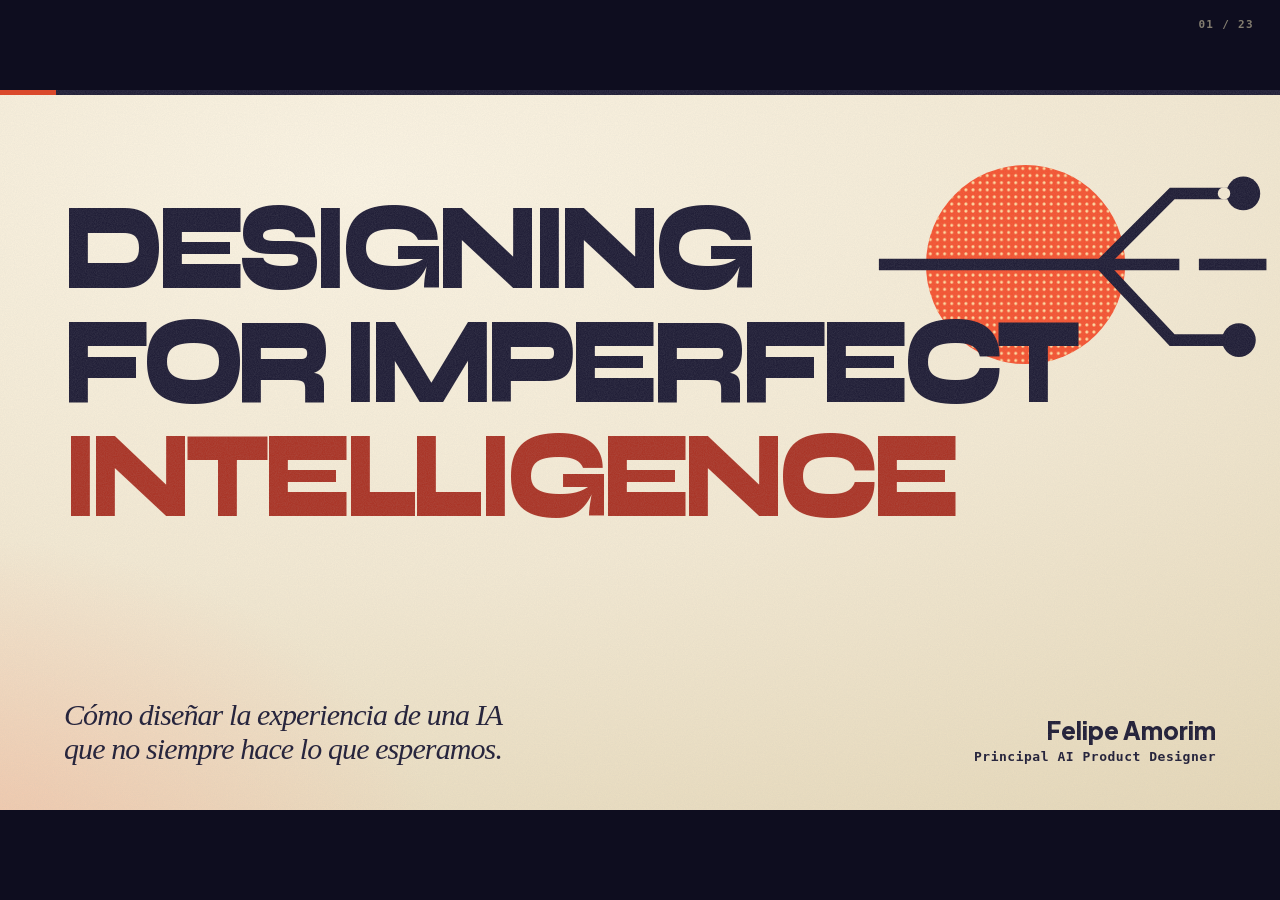
==== index.html @ e57a4458 "Publish Designing for Imperfect Intelligence" ====
<!DOCTYPE html>
<html lang="es">
<head>
<meta charset="UTF-8">
<meta name="viewport" content="width=device-width, initial-scale=1.0">
<meta name="robots" content="noindex, nofollow">
<title>Designing for Imperfect Intelligence · Felipe Caroé Amorim</title>
<link rel="stylesheet" href="fonts.css">
<link rel="stylesheet" href="deck.css">
</head>
<body>
<div class="deck"><div class="stage" id="stage">

<!-- 01 -->
<section class="slide " id="cover">
  <h1 lang="en"><span>Designing</span><span>for Imperfect</span><span>Intelligence</span></h1>
<svg class="branch ill" viewBox="-10 20 450 270" fill="none"><defs><pattern id="bd1" width="8" height="8" patternUnits="userSpaceOnUse"><circle cx="4.0" cy="4.0" r="1.7" fill="#ffd9a0"/><animateTransform attributeName="patternTransform" type="translate" from="0 0" to="8 8" dur="0.7s" repeatCount="indefinite"/></pattern></defs><circle cx="165" cy="150" r="112" fill="#f45432"/><circle cx="165" cy="150" r="112" fill="url(#bd1)"/><g stroke="#201e37" stroke-width="13" stroke-linejoin="miter"><path d="M0 150H338"/><path d="M360 150H436" class="brk"/><path d="M250 150L330 70H400"/><path d="M250 150L330 235H395"/></g><circle cx="410" cy="70" r="19" fill="#201e37" class="end e1"/><circle cx="405" cy="235" r="19" fill="#201e37" class="end e2"/><circle r="7" fill="#f2e8d2" opacity="0"><animateMotion id="ba1" dur="1.7s" begin="0.3s;bc1.end+0.6s" path="M0 150H250L330 70H410"/><set attributeName="opacity" to="1" begin="ba1.begin" end="ba1.end"/></circle><circle r="7" fill="#f2e8d2" opacity="0"><animateMotion id="bb1" dur="1.7s" begin="ba1.end+0.5s" path="M0 150H250L330 235H405"/><set attributeName="opacity" to="1" begin="bb1.begin" end="bb1.end"/></circle><circle r="7" fill="#ffa189" opacity="0"><animateMotion id="bc1" dur="1.5s" begin="bb1.end+0.5s" path="M0 150H338"/><set attributeName="opacity" to="1" begin="bc1.begin" end="bc1.end"/></circle></svg>
  <footer><p class="cue">Cómo diseñar la experiencia de una IA<br>que no siempre hace lo que esperamos.</p><div class="who"><strong>Felipe Amorim</strong><span>Principal AI Product Designer</span></div></footer>
  <aside class="notes" data-time="0:00" data-dur="0:30" data-idea="Vengo a hablar de diseñar la IA, y de por qué este momento ya lo hemos vivido.">
<p>Título en pantalla mientras te presentan. Una frase: «Raúl os ha hablado de lo que aporta el diseño cuando la IA puede con casi todo. Yo vengo a enseñaros el trabajo de diseñar la propia IA».</p>
    <p>No expliques el dibujo de fondo: una línea que entra y varias que salen. Volverá solo.</p>
  </aside>
</section>

<!-- 02 -->
<section class="slide " id="personas">
  <p class="label">Desde dónde hablo</p>
  <h2 class="bill b1" style="margin-top:18px;">Para quien<br>usa la IA.</h2>
  <p class="cue" style="margin-top:24px;max-width:670px;">Cuando algo falla, lo primero que ve la persona es la pantalla.</p>
  <aside class="notes" data-time="0:30" data-dur="0:30" data-idea="Quien usa una IA se encuentra con una sola experiencia: la que le da la interfaz.">
    <p>Imagina a alguien que abre un asistente de IA por primera vez desde el móvil. Solo quiere resolver una duda.</p>
    <p>Si algo falla, no tiene por qué averiguar si ha fallado el modelo, la conexión o la aplicación. Quiere saber qué ha pasado y qué puede hacer.</p>
    <p>Y enlaza: «Antes de hablar de cómo diseñamos eso, os llevo a 1968».</p>
  </aside>
</section>

<!-- 03 -->
<section class="slide chap" id="ch1">
  <figure class="plate ht"><img data-src="assets/history/teletype.jpg" alt=""><span class="cr">Foto: PantheraLeo1359531, CC BY 4.0</span></figure>
  <p class="label" style="margin-bottom:22px;">Capítulo 1: Historia de la interfaz</p>
  <h2 class="bill b1">Ya hemos<br>estado aquí.</h2>
  <p class="cue" style="margin-top:28px;max-width:500px;">Hubo un tiempo en que hablar con un ordenador era teclear órdenes en una máquina como esta.</p>
  <figure class="chph"><span class="sun"></span><div class="ht"><img data-src="assets/history/teletype.jpg" alt="Teletipo Model 33"><span class="cr">Foto: PantheraLeo1359531, CC BY 4.0</span></div><div class="tty"><i style="left:179px;top:141px;--i:0"></i><i style="left:162px;top:141px;--i:1"></i><i style="left:71px;top:157px;--i:2"></i><i style="left:109px;top:141px;--i:3"></i><i style="left:138px;top:171px;--i:4"></i><i style="left:106px;top:157px;--i:5"></i><i style="left:215px;top:141px;--i:6"></i><i style="left:54px;top:157px;--i:7"></i><b>&gt; LIST FILES</b></div><figcaption><strong>Teletype Model 33, 1963</strong></figcaption></figure>
  <aside class="notes" data-time="1:00" data-dur="0:10" data-idea="Ya hubo un momento en que cambiar la interfaz lo cambió todo.">
    <p>Solo el título. «Antes de hablar de cómo diseñamos eso, os llevo a 1968. Así se hablaba entonces con un ordenador: tecleando en esto».</p>
  </aside>
</section>

<!-- 04 -->
<section class="slide " id="h1">
  <div class="hist">
    <header>
      <p class="label">9 dic 1968, San Francisco</p>
      <p class="yr">1968</p>
      <h2 class="bill b5" style="margin-top:22px;">La madre de<br>todas las demos.</h2>
      <p class="cue s" style="margin-top:22px;">Un ratón, ventanas, hipertexto y dos personas editando el mismo documento a distancia.</p>
    </header>
    <figure><div class="cut"><span class="sun"></span><span class="clk" style="left:79%;top:71%"></span><div class="ht"><img data-src="assets/history/engelbart-1968.jpg" alt="Douglas Engelbart ensayando la demo de 1968"><span class="cr" style="left:16%">Foto: SRI International, CC BY-SA 3.0</span></div></div>
      <figcaption><strong>Engelbart ensaya la demo</strong></figcaption></figure>
    <figure><div class="mz" style="margin-top:66px;"><div class="ht fit" style="height:300px;"><img data-src="assets/history/first-mouse-sri.jpg" alt="El primer ratón, de madera"><span class="cr dk">Foto: SRI International, CC BY-SA 3.0</span></div><span class="clk" style="left:49%;top:35%"></span><em style="left:49%;top:35%">clic</em></div>
      <figcaption style="margin-top:76px;"><strong>El primer ratón, de madera</strong></figcaption></figure>
  </div>
  <aside class="notes" data-time="1:10" data-dur="1:20" data-idea="Ya hubo una generación que tuvo que inventar cómo se habla con una máquina.">
<p>Baja el ritmo. Esto es una historia, cuéntala como tal.</p>
    <p>Diciembre de 1968. Un ingeniero llamado Douglas Engelbart sube a un escenario en San Francisco y durante noventa minutos enseña cosas que nadie en la sala había visto: un ratón, ventanas, enlaces entre documentos, dos personas escribiendo a la vez en el mismo texto, una videollamada.</p>
    <p>La gente que le escuchaba trabajaba tecleando órdenes. Para ellos aquello era ciencia ficción con una caja de madera en la mano.</p>
    <p>La pregunta de Engelbart era la nuestra: cómo hacemos que una persona normal pueda trabajar con una máquina muy capaz.</p>
    <p class="src">Fall Joint Computer Conference, Civic Auditorium de San Francisco, 9 dic 1968, unos 90 minutos. Se la conoce como «The Mother of All Demos». No des cifra de público: las fuentes dicen 1.000 o 2.000. Verificado el 25 nov; fuentes en research/history-and-methods.md.</p>
  </aside>
</section>

<!-- 05 -->
<section class="slide " id="h2">
  <p class="label">De la terminal a la ventana</p>
  <h2 class="bill b3" style="margin-top:14px;">De la demo al Macintosh <em>pasaron dieciséis años.</em></h2>
  <div class="tl3 seq">
    <figure><p class="yr">1973</p><div class="ht"><img data-src="assets/history/alto.jpg" alt="Xerox Alto"><span class="cr">Foto: Michael Hicks, CC BY 2.0</span></div><figcaption><strong>Xerox Alto</strong><small>El primero pensado alrededor de una interfaz gráfica</small></figcaption></figure>
    <figure><p class="yr">1981</p><div class="ht"><img data-src="assets/history/star.jpg" alt="Xerox Star" style="object-position:center 30%"><span class="cr">Foto: vonguard, CC BY-SA 2.0</span></div><figcaption><strong>Xerox Star</strong><small>El primero que salió a la venta, y casi nadie lo compró</small></figcaption></figure>
    <figure><p class="yr">1984</p><div class="ht"><img data-src="assets/history/macintosh.jpg" alt="Macintosh 128K" style="object-position:center 35%"><span class="cr">Foto: Bernard Gotfryd, Library of Congress</span></div><figcaption><strong>Macintosh</strong><small>Ventanas, iconos, menús y puntero para todos</small></figcaption></figure>
  </div>
  <aside class="notes" data-time="2:30" data-dur="0:55" data-idea="Inventar una interfaz nueva lleva años y lo hacen diseñadores probando con personas.">
<p>Los hitos entran de uno en uno. No leas las fechas: cuenta el recorrido.</p>
    <p>En Xerox PARC cogen aquellas ideas y en 1973 construyen el Alto. Ocho años después lo intentan vender como Star, y fracasa. Apple lo ve, lo simplifica, y en 1984 llega el Macintosh.</p>
    <p>Dieciséis años. Y en medio, un trabajo que hoy nos suena: prototipos, pruebas con gente, decisiones sobre cosas que no tenían nombre. Alguien tuvo que decidir que los documentos serían iconos y que se arrastrarían.</p>
    <p>A esa manera de interactuar la llamamos WIMP: ventanas, iconos, menús, puntero. Llevamos cuarenta años viviendo dentro de ella.</p>
    <p class="src">Alto 1973, Star 8010 1981, Lisa 1983, Macintosh enero de 1984. Verificado el 25 nov; fuentes en research/history-and-methods.md.</p>
  </aside>
</section>

<!-- 06 -->
<section class="slide " id="mom">
  <div class="copy"><h2 class="bill" style="font-size:62px;">Mi madre<br>podía usarlo.</h2><p class="cue l r" style="margin-top:24px;">Con práctica.</p></div>
  <figure><i></i><span class="scr"><svg class="ptr" viewBox="0 0 24 24"><path d="M4 2v18l5-5 3.5 7 3-1.4-3.4-7H19z" fill="#201e37" stroke="#f2e8d2" stroke-width="1.5" stroke-linejoin="round"/></svg></span><span class="clk" style="left:651px;top:387px"></span><img data-src="assets/poster/first-computer.png" alt="Ilustración de una mujer usando un ordenador personal con ratón"></figure>
  <p class="foot"><span>Escena ilustrativa</span></p>
  <aside class="notes" data-time="3:25" data-dur="0:35" data-idea="Cambiar la interfaz cambió quién podía usar un ordenador.">
    <p>«Mi madre podía usarlo. Con práctica. Tenía que aprender a guardar un archivo y luego encontrarlo. Si lo movía a la carpeta equivocada, podía verlo y arreglarlo. Eso le daba confianza para probar».</p>
    <p>Pausa tras «Con práctica». Eso es lo que consiguió aquella generación de diseñadores: que la máquina dejara de ser cosa de especialistas.</p>
    <p class="src">Texto de tu deck anterior (poster-show). La imagen es una ilustración generada, etiquetada como escena ilustrativa.</p>
  </aside>
</section>

<!-- 07 -->
<section class="slide " id="h3" data-g="ink">
  <p class="label" style="margin-bottom:26px;">Tres maneras de hablar con una máquina</p>
  <div class="pg seq">
    <div><svg viewBox="0 0 120 120" fill="none" stroke="currentColor" stroke-width="5" stroke-linejoin="round"><path d="M30 34h52l14 14v50H30z" opacity=".35"/><path d="M22 26h52l14 14v50H22z" opacity=".65"/><path d="M14 18h52l14 14v50H14z" fill="var(--bgc)"/><g fill="currentColor" stroke="none"><rect x="24" y="42" width="6" height="10"/><rect x="38" y="42" width="6" height="10"/><rect x="52" y="56" width="6" height="10"/><rect x="24" y="60" width="6" height="10"/><rect x="62" y="42" width="6" height="10"/></g></svg>
      <i>Lotes</i><b>Desde 1945</b><span>Le dejas el trabajo y vuelves a por el resultado.</span></div>
    <div><svg viewBox="0 0 120 120" fill="none" stroke="currentColor" stroke-width="5" stroke-linejoin="round" stroke-linecap="round"><rect x="10" y="18" width="92" height="70"/><path d="M10 34h92"/><path d="M24 50l12 9-12 9M44 68h18"/><path d="M78 62v44l11-11 8 17 9-4-8-17h15z" fill="var(--bgc)"/></svg>
      <i>Comandos</i><b>Desde 1964</b><span>Le dices cómo hacerlo paso a paso, primero tecleando y después con el ratón.</span></div>
    <div class="hot"><svg viewBox="0 0 120 120" fill="none" stroke="currentColor" stroke-width="5" stroke-linejoin="round" stroke-linecap="round"><path d="M12 20h96v62H58L36 104V82H12z"/><path d="M60 34c2 12 6 16 18 18-12 2-16 6-18 18-2-12-6-16-18-18 12-2 16-6 18-18z" fill="currentColor"/></svg>
      <i>Intención</i><b>Ahora</b><span>Le dices qué quieres y ella decide cómo hacerlo.</span></div>
  </div>
  <p class="foot"><span>Jakob Nielsen, «AI: First New UI Paradigm in 60 Years», 2023</span></p>
  <aside class="notes" data-time="4:00" data-dur="0:55" data-idea="Pasar de decir cómo a decir qué es un cambio de paradigma, y nos ha tocado a nosotros.">
<p>Jakob Nielsen lo escribió en 2023: la IA es el primer paradigma de interacción nuevo en sesenta años.</p>
    <p>Primero dejabas un trabajo y volvías al día siguiente. Luego llegaron los comandos: tú le dices a la máquina cómo hacerlo, paso a paso. La línea de comandos y la interfaz gráfica son eso mismo, con teclado o con ratón.</p>
    <p>Y ahora la tercera: le dices lo que quieres y ella decide cómo. Eso cambia quién tiene el control.</p>
    <p>La frase va sola en la diapositiva siguiente.</p>
    <p class="src">Jakob Nielsen, «AI: First New UI Paradigm in 60 Years», 18 jun 2023: batch processing, command-based interaction, intent-based outcome specification. Verificado el 25 nov.</p>
  </aside>
</section>

<!-- 08 -->
<section class="slide " id="h3b" data-g="ink">
  <h2 class="bill b1">Esta vez nos toca a nosotros.</h2>
  <aside class="notes" data-time="4:55" data-dur="0:15" data-idea="Pasar de decir cómo a decir qué es un cambio de paradigma, y nos ha tocado a nosotros.">
    <p>Di la frase y para: «Nos toca otra vez». Los que estamos en esta sala somos, nos guste o no, la gente de Xerox PARC de este cambio.</p>
  </aside>
</section>

<!-- 09 -->
<section class="slide chap" id="ch2" data-g="ink">
  <figure class="plate ht"><img data-src="assets/plates/eniac.jpg" alt=""><span class="cr">Foto: U.S. Army, dominio público</span></figure>
  <p class="label" style="margin-bottom:22px;">Capítulo 2: Diseñar con incertidumbre</p>
  <h2 class="bill b1">Qué cambia<br>y qué no.</h2>
<svg class="ill" viewBox="0 0 440 420" fill="none"><defs><pattern id="id" width="7" height="7" patternUnits="userSpaceOnUse"><circle cx="3.5" cy="3.5" r="1.4" fill="#4f9a3a"/><animateTransform attributeName="patternTransform" type="translate" from="0 0" to="7 7" dur="0.7s" repeatCount="indefinite"/></pattern><mask id="im"><circle cx="205" cy="212" r="182" fill="#fff"/><rect x="262" y="20" width="180" height="118" fill="#000"/></mask></defs><g mask="url(#im)"><g stroke="#b9ed9a" stroke-width="27" class="wv"><path d="M-220 40 q55 -34 110 0 t110 0 q55 -34 110 0 t110 0 q55 -34 110 0 t110 0 q55 -34 110 0 t110 0" /><path d="M-220 90 q55 -34 110 0 t110 0 q55 -34 110 0 t110 0 q55 -34 110 0 t110 0 q55 -34 110 0 t110 0" /><path d="M-220 140 q55 -34 110 0 t110 0 q55 -34 110 0 t110 0 q55 -34 110 0 t110 0 q55 -34 110 0 t110 0" /><path d="M-220 190 q55 -34 110 0 t110 0 q55 -34 110 0 t110 0 q55 -34 110 0 t110 0 q55 -34 110 0 t110 0" /><path d="M-220 240 q55 -34 110 0 t110 0 q55 -34 110 0 t110 0 q55 -34 110 0 t110 0 q55 -34 110 0 t110 0" /><path d="M-220 290 q55 -34 110 0 t110 0 q55 -34 110 0 t110 0 q55 -34 110 0 t110 0 q55 -34 110 0 t110 0" /><path d="M-220 340 q55 -34 110 0 t110 0 q55 -34 110 0 t110 0 q55 -34 110 0 t110 0 q55 -34 110 0 t110 0" /><path d="M-220 390 q55 -34 110 0 t110 0 q55 -34 110 0 t110 0 q55 -34 110 0 t110 0 q55 -34 110 0 t110 0" /></g><g stroke="url(#id)" stroke-width="27" class="wv"><path d="M-220 40 q55 -34 110 0 t110 0 q55 -34 110 0 t110 0 q55 -34 110 0 t110 0 q55 -34 110 0 t110 0" /><path d="M-220 90 q55 -34 110 0 t110 0 q55 -34 110 0 t110 0 q55 -34 110 0 t110 0 q55 -34 110 0 t110 0" /><path d="M-220 140 q55 -34 110 0 t110 0 q55 -34 110 0 t110 0 q55 -34 110 0 t110 0 q55 -34 110 0 t110 0" /><path d="M-220 190 q55 -34 110 0 t110 0 q55 -34 110 0 t110 0 q55 -34 110 0 t110 0 q55 -34 110 0 t110 0" /><path d="M-220 240 q55 -34 110 0 t110 0 q55 -34 110 0 t110 0 q55 -34 110 0 t110 0 q55 -34 110 0 t110 0" /><path d="M-220 290 q55 -34 110 0 t110 0 q55 -34 110 0 t110 0 q55 -34 110 0 t110 0 q55 -34 110 0 t110 0" /><path d="M-220 340 q55 -34 110 0 t110 0 q55 -34 110 0 t110 0 q55 -34 110 0 t110 0 q55 -34 110 0 t110 0" /><path d="M-220 390 q55 -34 110 0 t110 0 q55 -34 110 0 t110 0 q55 -34 110 0 t110 0 q55 -34 110 0 t110 0" /></g></g><path d="M0 156H212V286H372" stroke="#f7f2df" stroke-width="20"/><circle cx="386" cy="286" r="19" fill="#b9ed9a" class="wend"/><circle r="6" fill="#201e37" opacity="0"><animateMotion id="ir" dur="2.6s" begin="0.5s;ir.end+1s" path="M0 156H212V286H372"/><set attributeName="opacity" to="1" begin="ir.begin" end="ir.end"/></circle></svg>
  <aside class="notes" data-time="5:10" data-dur="0:10" data-idea="Lo nuevo es el material; lo de siempre es la persona.">
    <p>Solo el título. «Dos cosas: qué tiene de nuevo este material, y qué sigue siendo igual que en 1968».</p>
  </aside>
</section>

<!-- 10 -->
<section class="slide " id="x3">
  <p class="label" style="margin-bottom:24px;">Mi trabajo de cada día</p>
  <h2 class="bill b1">Diseño la experiencia<br>de la <em>propia IA.</em></h2>
  <aside class="notes" data-time="5:20" data-dur="0:30" data-idea="Mi trabajo es diseñar qué vive la persona cuando la IA se comporta de una forma inesperada.">
    <p>Di la frase y deja dos segundos.</p>
    <p>Diseñar esa experiencia también es decidir qué ve la persona si una respuesta tarda, si hay dudas o si la IA no puede hacer lo que se le pide.</p>
  </aside>
</section>

<!-- 11 -->
<section class="slide " id="x4">
  <div class="split">
    <div><p class="label">Software convencional</p><h2 class="bill b3" style="margin-top:14px;">Determinista.</h2>
      <p class="cue" style="margin-top:14px;">Puedo enumerar todos los estados.</p>
      <svg viewBox="0 0 520 170" fill="none" stroke="#201e37" stroke-width="3" stroke-linecap="round"><path d="M10 85H170"/><path d="M170 85C240 85 250 30 330 30H510"/><path d="M170 85H510"/><path d="M170 85C240 85 250 140 330 140H510"/><circle cx="170" cy="85" r="7" fill="#201e37"/><circle cx="510" cy="30" r="6" fill="#201e37"/><circle cx="510" cy="85" r="6" fill="#201e37"/><circle cx="510" cy="140" r="6" fill="#201e37"/><circle r="8" fill="#aa3527" opacity="0"><animateMotion id="dm0" dur="1.5s" begin="0s;dm2.end+0.5s" path="M170 85C240 85 250 30 330 30H510"/><set attributeName="opacity" to="1" begin="dm0.begin" end="dm0.end"/></circle><circle r="8" fill="#aa3527" opacity="0"><animateMotion id="dm1" dur="1.5s" begin="dm0.end+0.5s" path="M170 85H510"/><set attributeName="opacity" to="1" begin="dm1.begin" end="dm1.end"/></circle><circle r="8" fill="#aa3527" opacity="0"><animateMotion id="dm2" dur="1.5s" begin="dm1.end+0.5s" path="M170 85C240 85 250 140 330 140H510"/><set attributeName="opacity" to="1" begin="dm2.begin" end="dm2.end"/></circle></svg></div>
    <div><p class="label">Producto con IA generativa</p><h2 class="bill b3" style="margin-top:14px;color:var(--red);">Probabilístico.</h2>
      <p class="cue" style="margin-top:14px;">No puedo enumerar todas las respuestas.</p>
      <svg class="fanl" viewBox="0 -30 520 230" fill="none" stroke-linecap="round" style="height:230px;margin-top:4px;"><path d="M10 85H150" stroke="#201e37" stroke-width="3"/><g stroke="#aa3527" stroke-width="1.8"><path d="M150 85C270 85 330 -9 512 -22" style="--i:7"/><path d="M150 85C267 85 326 2 512 -9" style="--i:2"/><path d="M150 85C265 85 322 13 512 3" style="--i:13"/><path d="M150 85C262 85 319 24 512 16" style="--i:9"/><path d="M150 85C260 85 315 35 512 28" style="--i:0"/><path d="M150 85C258 85 312 46 512 41" style="--i:16"/><path d="M150 85C255 85 308 57 512 54" style="--i:5"/><path d="M150 85C253 85 305 68 512 66" style="--i:11"/><path d="M150 85C251 85 301 80 512 79" style="--i:3"/><path d="M150 85C251 85 301 91 512 91" style="--i:15"/><path d="M150 85C253 85 305 102 512 104" style="--i:8"/><path d="M150 85C255 85 308 113 512 117" style="--i:1"/><path d="M150 85C258 85 312 124 512 129" style="--i:12"/><path d="M150 85C260 85 315 135 512 142" style="--i:6"/><path d="M150 85C262 85 319 146 512 154" style="--i:17"/><path d="M150 85C265 85 322 157 512 167" style="--i:10"/><path d="M150 85C267 85 326 168 512 180" style="--i:4"/><path d="M150 85C270 85 330 179 512 192" style="--i:14"/></g><circle cx="150" cy="85" r="7" fill="#201e37"/></svg></div>
  </div>
  <aside class="notes" data-time="5:50" data-dur="0:55" data-idea="Lo nuevo es que el material es probabilístico: ya no veo la respuesta antes que la persona.">
<p>Cuidado con los absolutos, que en esta sala hay ingenieros. El software de siempre también falla. Y un producto con IA puede tener una interfaz tan fija como cualquier otra.</p>
    <p>La diferencia para diseñar: antes era determinista, podía enumerar los estados y dibujarlos todos. Ahora es probabilístico: hay una parte de la pantalla que se escribe sola cada vez.</p>
    <p>Pasamos de diseñar resultados a diseñar las condiciones en que ocurren.</p>
    <p class="src">Argumento propio. Sin cifras.</p>
  </aside>
</section>

<!-- 12 -->
<section class="slide " id="x5" data-g="ink">
  <p class="label" style="margin-bottom:22px;">Cinco maneras de no ser perfecta</p>
  <div class="words seq">
    <div>Lenta <span>segundos, minutos o una tarde entera</span></div>
    <div>Dudosa <span>no sabe si lo que afirma es cierto</span></div>
    <div>Variable <span>la misma pregunta, otra respuesta</span></div>
    <div>Equivocada <span>y lo dice con total seguridad</span></div>
    <div>Incapaz <span>hay cosas que no puede hacer</span></div>
  </div>
  <aside class="notes" data-time="6:45" data-dur="0:45" data-idea="La imperfección tiene formas distintas y cada una pide un diseño distinto.">
<p>Las palabras entran solas. Una tarea tarda más de lo previsto. Una fuente no se puede comprobar. La misma pregunta recibe dos respuestas distintas. Una respuesta contiene un error. Y hay peticiones que el sistema no puede atender.</p>
    <p>Cierra: «Casi todo lo que diseño ocurre en estas cinco palabras, y casi nada en la demo perfecta».</p>
  </aside>
</section>

<!-- 13 -->
<section class="slide " id="x6">
  <h2 class="bill b3" style="margin-top:14px;">Tres zonas de responsabilidad.</h2>
  <div class="zn seq">
    <div class="lc-c"><span class="zi"><svg viewBox="0 0 120 120" fill="none" stroke="currentColor" stroke-width="6" stroke-linecap="round"><path d="M22 36h76M22 60h76M22 84h76"/><circle class="kn k1" cx="46" cy="36" r="10" fill="var(--paper)"/><circle class="kn k2" cx="78" cy="60" r="10" fill="var(--paper)"/><circle class="kn k3" cx="38" cy="84" r="10" fill="var(--paper)"/></svg></span><h3>Controlamos</h3><p>Estados, errores, permisos y qué se conserva.</p></div>
    <div class="lc-i"><span class="zi"><svg viewBox="0 0 120 120" fill="none" stroke="currentColor" stroke-width="6" stroke-linecap="round" stroke-linejoin="round"><g class="nudge"><path d="M18 92c24-4 40-18 52-44"/><path d="M52 44l22-4 4 22"/></g><path d="M18 92h84" stroke-dasharray="2 12"/></svg></span><h3>Influimos</h3><p>Instrucciones, contexto y cuándo pregunta.</p></div>
    <div class="lc-n"><span class="zi"><svg viewBox="0 0 120 120" fill="none" stroke="currentColor" stroke-width="6" stroke-linejoin="round"><g class="dice"><rect x="22" y="22" width="76" height="76" rx="12"/><g fill="currentColor" stroke="none" class="pips"><circle cx="44" cy="42" r="6"/><circle cx="60" cy="60" r="6"/><circle cx="76" cy="78" r="6"/><circle cx="78" cy="46" r="6"/><circle cx="42" cy="74" r="6"/></g></g></svg></span><h3>No predecimos</h3><p>Qué va a responder, cuánto va a tardar y qué quería la persona.</p></div>
  </div>
  <aside class="notes" data-time="7:30" data-dur="1:00" data-idea="El trabajo es saber en cuál de las tres zonas está cada decisión.">
<p>Verde, lo que diseñamos directamente; violeta, lo que solo podemos empujar; ámbar, lo que hay que encajar porque no se puede prever.</p>
    <p>El error típico es tratar la zona ámbar como si fuera verde: prometer un tiempo o un resultado que nadie controla.</p>
    <p>Y el contrario: dar por perdida la zona verde porque «la IA es impredecible». Los estados, los permisos y lo que se conserva siguen siendo nuestros.</p>
  </aside>
</section>

<!-- 14 -->
<section class="slide " id="hf">
  <p class="label">Lo que no ha cambiado</p>
  <h2 class="bill b3" style="margin-top:14px;">La máquina es nueva, <em>pero la persona es la misma.</em></h2>
  <div class="hfl seq">
    <div><i>1952</i><b>Hick</b><span>Cuantas más opciones, más tarda en decidir.</span></div>
    <div><i>1954</i><b>Fitts</b><span>Lo grande y cercano se acierta antes.</span></div>
    <div><i>1956</i><b>Miller</b><span>La memoria de trabajo es corta.</span></div>
    <div><i>1988</i><b>Norman</b><span>El sistema tiene que decir qué ha hecho.</span></div>
    <div><i>1994</i><b>Nielsen</b><span>Diez heurísticas; la primera pide que se vea el estado del sistema.</span></div>
    <div><i>2019</i><b>Amershi y otros</b><span>18 guías para IA, con un grupo dedicado a cuando se equivoca.</span></div>
  </div>
  <aside class="notes" data-time="8:30" data-dur="1:10" data-idea="Los fundamentos de UX y los factores humanos siguen siendo la base, también con IA.">
<p>La gente que hizo funcionar la interfaz gráfica no partía de cero: se apoyaba en lo que ya se sabía de las personas. Hick y Fitts son de los años cincuenta, de antes de que hubiera pantallas.</p>
    <p>Nuestra atención, nuestra memoria y nuestra paciencia son las de entonces. Lo que ha cambiado es el material.</p>
    <p>Así que tengo dos trabajos a la vez. Uno es nuevo: métodos para un material probabilístico. El otro es el de siempre: heurísticas, leyes, factores humanos.</p>
    <p>Enlaza con el método: «¿Cómo llevamos estos principios al trabajo de cada día?»</p>
    <p class="src">Hick 1952; Fitts 1954; Miller, «The Magical Number Seven», 1956; Norman, «The Design of Everyday Things», 1988; Nielsen, 10 heurísticas, 1994; Amershi et al., «Guidelines for Human-AI Interaction», CHI 2019 (Microsoft). Verificado el 25 nov.</p>
  </aside>
</section>

<!-- 15 -->
<section class="slide chap" id="ch3">
  <figure class="plate ht"><img data-src="assets/plates/mission-control.jpg" alt=""><span class="cr">Foto: NASA, dominio público</span></figure>
  <p class="label" style="margin-bottom:22px;">Capítulo 3: Métodos de diseño</p>
  <h2 class="bill b1">Tres<br>métodos.</h2>
<svg class="ill" viewBox="-10 -10 620 320" fill="none"><defs><pattern id="cd" width="8" height="8" patternUnits="userSpaceOnUse"><circle cx="4.0" cy="4.0" r="1.3" fill="#2b1e3c"/><animateTransform attributeName="patternTransform" type="translate" from="0 0" to="8 8" dur="0.7s" repeatCount="indefinite"/></pattern></defs><circle cx="300" cy="150" r="142" fill="#ff6957"/><circle cx="300" cy="150" r="142" fill="url(#cd)" opacity=".5"/><g stroke="#2b1e3c" stroke-width="21" stroke-linejoin="miter"><path d="M0 150H232"/><path d="M368 150H560"/><path d="M170 150L225 76H375L430 150"/><path d="M170 150L225 224H375L430 150"/></g><circle cx="566" cy="150" r="27" fill="#2b1e3c"/><rect x="232" y="127" width="62" height="46" fill="#f7eed8" class="blk b1"/><rect x="306" y="127" width="62" height="46" fill="#f7eed8" class="blk b2"/><circle r="8" fill="#f7eed8" opacity="0"><animateMotion id="rc" dur="4.4s" begin="0.6s;rc.end+0.8s" path="M0 150H226H170L225 224H375L430 150H566"/><set attributeName="opacity" to="1" begin="rc.begin" end="rc.end"/></circle></svg>
  <aside class="notes" data-time="9:40" data-dur="0:10" data-idea="Tres herramientas para diseñar con incertidumbre.">
    <p>Solo el título. «Tres herramientas, y ninguna la he inventado yo».</p>
  </aside>
</section>

<!-- 16 -->
<section class="slide " id="me2" data-g="ink">
  <p class="label">Método 1: Pre-mortem - Gary Klein, 2007</p>
  <h2 class="bill b4" style="margin-top:14px;">Imagina que ya ha fallado.</h2>
  <p class="cue s" style="margin-top:12px;max-width:980px;">Antes de lanzar, das el fracaso por hecho y escribes por qué. Si se lo pides a un modelo, la lista llega mucho más lejos que tu imaginación.</p>
  <div class="pmh"><span>1. Un encargo</span><span>2. Cien respuestas malas</span><span>3. Pocos modos de fallo</span><span>4. Una salida para cada uno</span></div>
  <svg class="pm" viewBox="0 0 1150 300" fill="none" stroke-linecap="round"><circle cx="46" cy="150" r="24" stroke="#f2e8d2" stroke-width="2.5"/><text x="46" y="159" text-anchor="middle" class="pm-q">?</text><g stroke="#ffa189" stroke-width="1.6"><path d="M70 150C230 150 300 21 470 21" opacity="0.55"/><circle cx="474" cy="21" r="3.5" fill="#ffa189" stroke="none"/><path d="M70 150C230 150 300 31 470 31" opacity="0.63"/><circle cx="474" cy="31" r="3.5" fill="#ffa189" stroke="none"/><path d="M70 150C230 150 300 41 470 41" opacity="0.71"/><circle cx="474" cy="41" r="3.5" fill="#ffa189" stroke="none"/><path d="M70 150C230 150 300 51 470 51" opacity="0.55"/><circle cx="474" cy="51" r="3.5" fill="#ffa189" stroke="none"/><path d="M70 150C230 150 300 61 470 61" opacity="0.63"/><circle cx="474" cy="61" r="3.5" fill="#ffa189" stroke="none"/><path d="M70 150C230 150 300 71 470 71" opacity="0.71"/><circle cx="474" cy="71" r="3.5" fill="#ffa189" stroke="none"/><path d="M70 150C230 150 300 91 470 91" opacity="0.55"/><circle cx="474" cy="91" r="3.5" fill="#ffa189" stroke="none"/><path d="M70 150C230 150 300 101 470 101" opacity="0.63"/><circle cx="474" cy="101" r="3.5" fill="#ffa189" stroke="none"/><path d="M70 150C230 150 300 111 470 111" opacity="0.71"/><circle cx="474" cy="111" r="3.5" fill="#ffa189" stroke="none"/><path d="M70 150C230 150 300 121 470 121" opacity="0.55"/><circle cx="474" cy="121" r="3.5" fill="#ffa189" stroke="none"/><path d="M70 150C230 150 300 131 470 131" opacity="0.63"/><circle cx="474" cy="131" r="3.5" fill="#ffa189" stroke="none"/><path d="M70 150C230 150 300 141 470 141" opacity="0.71"/><circle cx="474" cy="141" r="3.5" fill="#ffa189" stroke="none"/><path d="M70 150C230 150 300 161 470 161" opacity="0.55"/><circle cx="474" cy="161" r="3.5" fill="#ffa189" stroke="none"/><path d="M70 150C230 150 300 171 470 171" opacity="0.63"/><circle cx="474" cy="171" r="3.5" fill="#ffa189" stroke="none"/><path d="M70 150C230 150 300 181 470 181" opacity="0.71"/><circle cx="474" cy="181" r="3.5" fill="#ffa189" stroke="none"/><path d="M70 150C230 150 300 191 470 191" opacity="0.55"/><circle cx="474" cy="191" r="3.5" fill="#ffa189" stroke="none"/><path d="M70 150C230 150 300 201 470 201" opacity="0.63"/><circle cx="474" cy="201" r="3.5" fill="#ffa189" stroke="none"/><path d="M70 150C230 150 300 211 470 211" opacity="0.71"/><circle cx="474" cy="211" r="3.5" fill="#ffa189" stroke="none"/><path d="M70 150C230 150 300 231 470 231" opacity="0.55"/><circle cx="474" cy="231" r="3.5" fill="#ffa189" stroke="none"/><path d="M70 150C230 150 300 241 470 241" opacity="0.63"/><circle cx="474" cy="241" r="3.5" fill="#ffa189" stroke="none"/><path d="M70 150C230 150 300 251 470 251" opacity="0.71"/><circle cx="474" cy="251" r="3.5" fill="#ffa189" stroke="none"/><path d="M70 150C230 150 300 261 470 261" opacity="0.55"/><circle cx="474" cy="261" r="3.5" fill="#ffa189" stroke="none"/><path d="M70 150C230 150 300 271 470 271" opacity="0.63"/><circle cx="474" cy="271" r="3.5" fill="#ffa189" stroke="none"/><path d="M70 150C230 150 300 281 470 281" opacity="0.71"/><circle cx="474" cy="281" r="3.5" fill="#ffa189" stroke="none"/></g><path d="M490 20 h10 v52 h-10" stroke="#f2e8d2" stroke-width="2.5"/><text x="516" y="53" class="pm-g">Tarda</text><path d="M740 46 H820" stroke="#f2e8d2" stroke-width="2" stroke-dasharray="3 6"/><rect x="826" y="23" width="300" height="46" stroke="#ffa189" stroke-width="2"/><text x="842" y="52" class="pm-r">Lo admite y deja seguir</text><path d="M490 90 h10 v52 h-10" stroke="#f2e8d2" stroke-width="2.5"/><text x="516" y="123" class="pm-g">Llega a medias</text><path d="M740 116 H820" stroke="#f2e8d2" stroke-width="2" stroke-dasharray="3 6"/><rect x="826" y="93" width="300" height="46" stroke="#ffa189" stroke-width="2"/><text x="842" y="122" class="pm-r">Enseña lo que tiene</text><path d="M490 160 h10 v52 h-10" stroke="#f2e8d2" stroke-width="2.5"/><text x="516" y="193" class="pm-g">Se equivoca</text><path d="M740 186 H820" stroke="#f2e8d2" stroke-width="2" stroke-dasharray="3 6"/><rect x="826" y="163" width="300" height="46" stroke="#ffa189" stroke-width="2"/><text x="842" y="192" class="pm-r">Dice que no pudo comprobar</text><path d="M490 230 h10 v52 h-10" stroke="#f2e8d2" stroke-width="2.5"/><text x="516" y="263" class="pm-g">No puede</text><path d="M740 256 H820" stroke="#f2e8d2" stroke-width="2" stroke-dasharray="3 6"/><rect x="826" y="233" width="300" height="46" stroke="#ffa189" stroke-width="2"/><text x="842" y="262" class="pm-r">Un no con alternativas</text></svg>
  <aside class="notes" data-time="9:50" data-dur="1:25" data-idea="La misma IA que hace imprevisible el producto sirve para imaginar sus resultados antes de lanzarlo.">
<p>Ahora el método. Tres herramientas, y ninguna la he inventado yo. La primera es de un psicólogo, Gary Klein. Antes de empezar un proyecto reúnes al equipo y dices: «Ha pasado un año y esto ha sido un desastre. Escribid por qué». La gente encuentra riesgos que en una reunión normal no diría.</p>
    <p>Y aquí está lo nuevo. Con software determinista, el pre-mortem dependía de lo que se te ocurriera. Ahora el material es probabilístico, y tengo una máquina que genera variaciones sin cansarse.</p>
    <p>Imagina un asistente que transcribe notas de voz. Antes de dibujar, pide a un modelo que proponga fallos: el micrófono no tiene permiso, hay ruido o la grabación se corta. Decide qué debería pasar en cada caso.</p>
    <p>Así se juntan las dos mitades de la charla: uso la IA para imaginar los muchos resultados que una respuesta probabilística puede dar, y uso los fundamentos para decidir qué hacer con cada uno.</p>
    <p class="src">Gary Klein, «Performing a Project Premortem», Harvard Business Review, septiembre de 2007. Verificado el 25 nov. El ejemplo de transcripción es hipotético.</p>
  </aside>
</section>

<!-- 17 -->
<section class="slide " id="me1">
  <p class="label">Método 2: AMFE - Ingeniería de fiabilidad, 1949</p>
  <h2 class="bill b4" style="margin-top:14px;">La tabla de todo lo que puede fallar.</h2>
  <p class="cue s" style="margin-top:12px;">Antes de lanzar escribimos una fila por cada fallo, con lo que vive la persona y lo que hacemos.</p>
  <div class="fm seq">
    <div class="hd"><span>Modo de fallo</span><span>Qué vive la persona</span><span>Respuesta diseñada</span></div>
    <div><span>No se genera la imagen</span><span>Se queda sin resultado</span><span><b>Explica el fallo</b> y permite reintentar.</span></div>
    <div><span>La petición no se admite</span><span>No sabe qué puede pedir</span><span><b>Explica el límite</b> y ofrece una alternativa.</span></div>
    <div><span>Tarda más de lo normal</span><span>No sabe si sigue en marcha</span><span><b>Muestra el estado</b> sin prometer un plazo.</span></div>
    <div><span>Se pierde la conexión</span><span>Teme perder lo que escribió</span><span><b>Conserva el texto</b> y permite volver a intentarlo.</span></div>
  </div>
  <p class="foot"><span>Análisis modal de fallos y efectos: procedimiento militar de EE. UU., 1949, usado por la NASA en el programa Apolo</span></p>
  <aside class="notes" data-time="11:15" data-dur="1:10" data-idea="La tabla de fallos que escribimos antes de lanzar tiene setenta años y un nombre.">
<p>Los fallos que salen del pre-mortem van a una tabla.</p>
    <p>La segunda viene de la ingeniería de fiabilidad. AMFE, en inglés FMEA: una tabla con todo lo que puede fallar, qué efecto tiene y qué haces al respecto. La usó la NASA para ir a la Luna.</p>
    <p>Nosotros hacemos lo mismo con una columna cambiada: el efecto que nos importa es lo que vive la persona. Qué ha pasado, qué lee, qué conserva y qué puede hacer.</p>
    <p>Las filas ilustran fallos posibles al generar una imagen. Si la interfaz promete recuperar algo o avisar cuando termine, el producto tiene que poder cumplirlo.</p>
    <p class="src">FMEA: procedimiento militar MIL-P-1629 (EE. UU., 1949); adoptado por la NASA en los años sesenta. Verificado el 25 nov.</p>
  </aside>
</section>

<!-- 18 -->
<section class="slide " id="me3">
  <p class="label">Método 3: Los golfos de Norman, 1986</p>
  <h2 class="bill b4" style="margin-top:14px;">Dos distancias entre persona y máquina.</h2>
  <div class="gdef"><p><b>Ejecución</b> De lo que quiero a cómo se lo pido.</p><p><b>Evaluación</b> De lo que ha hecho a lo que yo entiendo.</p></div>
  <div class="gf">
    <div><h3>Interfaz gráfica, 1984</h3>
      <div class="gr"><b>Ejecución</b><div class="gd"><em></em><i></i><u style="--w:170px"></u><i></i><s></s></div><span>«¿En qué menú estaba eso?»</span></div>
      <div class="gr"><b>Evaluación</b><div class="gd"><em></em><i></i><u style="--w:36px"></u><i></i><s></s></div><span>«Veo dónde ha caído el archivo.»</span></div></div>
    <div class="hot"><h3>Interfaz con IA, hoy</h3>
      <div class="gr"><b>Ejecución</b><div class="gd"><em></em><i></i><u style="--w:36px"></u><i></i><s></s></div><span>«Lo pido con mis palabras.»</span></div>
      <div class="gr"><b>Evaluación</b><div class="gd"><em></em><i></i><u style="--w:170px"></u><i></i><s></s></div><span>«¿Me ha entendido? ¿Es verdad? ¿Ha terminado?»</span></div></div>
  </div>
  <p class="cue" style="margin-top:26px;">La IA acorta la primera y alarga la segunda, <span style="color:var(--red)">que es donde trabajamos.</span></p>
  <aside class="notes" data-time="12:25" data-dur="1:05" data-idea="La IA cierra el golfo de ejecución y abre el de evaluación; diseñar IA es trabajar en el segundo.">
<p>La tercera es un mapa. Norman dibujó dos distancias entre una persona y una máquina. La de ida: cómo le digo lo que quiero. La de vuelta: cómo sé lo que ha hecho y si era lo que yo quería.</p>
    <p>Cuarenta años de interfaz gráfica se dedicaron sobre todo a la primera: botones, menús, formularios.</p>
    <p>La IA casi la cierra. Lo pides con tus palabras y ya. Pero abre la segunda como nunca: ha tardado, ha entendido otra cosa, ha contestado muy segura algo que no ha comprobado.</p>
    <p>Ahí es donde ayuda la interfaz: hace visible el estado, indica qué no se pudo comprobar y explica cómo seguir.</p>
    <p class="src">Norman, «Cognitive Engineering», en Norman y Draper, «User Centered System Design», 1986; divulgado en «The Design of Everyday Things», 1988. Verificado el 25 nov.</p>
  </aside>
</section>

<!-- 19 -->
<section class="slide " id="m1">
  <h2 class="bill b3" style="margin-top:14px;">Dos oficios a la vez.</h2>
  <div class="two">
    <div class="l"><p class="label">El de siempre</p><h3>Conocer a la persona.</h3><ul><li>Heurísticas</li><li>Leyes de UX</li><li>Factores humanos</li></ul></div>
    <div class="venn"><i></i><i></i><b>Diseñar<br>IA</b></div>
    <div class="r"><p class="label">El nuevo</p><h3>Diseñar lo que no se puede prever.</h3><ul><li>La tabla de fallos</li><li>El pre-mortem con un modelo</li><li>Decidir dónde la IA no decide</li></ul></div>
  </div>
  <aside class="notes" data-time="13:30" data-dur="1:05" data-idea="Hace falta saber lo básico de UX y adaptarse al proceso nuevo, las dos cosas.">
<p>Lo que os lleváis. Dos oficios a la vez: el de siempre y el nuevo.</p>
    <p>Uno: los fundamentos. Si no sabes por qué el estado del sistema tiene que verse, ninguna herramienta de IA te lo va a decir.</p>
    <p>Dos: el proceso nuevo. La tabla de fallos y el pre-mortem, apoyados en un modelo. Es la parte que hace cinco años no existía.</p>
    <p>Tres: los límites. Di qué puede comprobar el sistema, cuándo necesita confirmación y qué queda fuera de su alcance.</p>
  </aside>
</section>

<!-- 20 -->
<section class="slide chap" id="ch4" data-g="ink">
  <figure class="plate ht"><img data-src="assets/plates/earthrise.jpg" alt=""><span class="cr">Foto: NASA / Bill Anders, dominio público</span></figure>
  <p class="label" style="margin-bottom:22px;">Capítulo 4: La próxima interfaz</p>
  <h2 class="bill b1">La próxima<br>interfaz.</h2>
<svg class="ill wt" viewBox="-10 0 640 300" fill="none"><defs><pattern id="wd" width="9" height="9" patternUnits="userSpaceOnUse"><circle cx="4.5" cy="4.5" r="1.6" fill="#3a1420"/><animateTransform attributeName="patternTransform" type="translate" from="0 0" to="9 9" dur="0.7s" repeatCount="indefinite"/></pattern></defs><circle cx="170" cy="150" r="136" fill="#f45432"/><circle cx="170" cy="150" r="136" fill="url(#wd)"/><path d="M0 108H216V162H300" stroke="#f7eed8" stroke-width="23"/><path d="M430 162H580" stroke="#f7eed8" stroke-width="23"/><circle cx="322" cy="162" r="6" fill="#f7eed8" class="wdot" style="--i:0"/><circle cx="344" cy="162" r="6" fill="#f7eed8" class="wdot" style="--i:1"/><circle cx="366" cy="162" r="6" fill="#f7eed8" class="wdot" style="--i:2"/><circle cx="388" cy="162" r="6" fill="#f7eed8" class="wdot" style="--i:3"/><circle cx="410" cy="162" r="6" fill="#f7eed8" class="wdot" style="--i:4"/><circle cx="590" cy="162" r="33" fill="#f45432" class="wend"/></svg>
  <aside class="notes" data-time="14:35" data-dur="0:10" data-idea="Volvemos a la historia, pero ahora es la nuestra.">
    <p>Solo el título. «Y esto está pasando ahora».</p>
  </aside>
</section>

<!-- 21 -->
<section class="slide " id="dv">
  <p class="label">Ahora mismo</p>
  <h2 class="bill b3" style="margin-top:14px;">Todo el mundo está <em>buscando la forma.</em></h2>
  <div class="dvg seq">
    <div class=""><div class="ht"><img data-src="assets/devices/humane.png" alt=""></div><div><i>2024 - broche</i><b>Humane Ai Pin</b><span>Sin pantalla y con proyector láser. Dejó de funcionar en febrero de 2025.</span></div></div>
    <div class=""><div class="ht"><img data-src="assets/devices/rabbit.png" alt=""></div><div><i>2024 - bolsillo</i><b>Rabbit r1</b><span>Una rueda, una cámara y una pantalla pequeña.</span></div></div>
    <div class=""><div class="ht"><img data-src="assets/devices/friend.png" alt=""></div><div><i>2024 - colgante</i><b>Friend</b><span>Escucha todo el rato. Su segunda versión salió en julio de 2026.</span></div></div>
    <div class=""><div class="ht"><img data-src="assets/devices/rayban-display.png" alt=""></div><div><i>2025 - gafas</i><b>Meta Ray-Ban Display</b><span>Pantalla en la lente y una pulsera que lee la mano.</span></div></div>
    <div class=""><div class="ht"><img data-src="assets/devices/stream-ring.png" alt=""></div><div><i>2025 - anillo</i><b>Stream</b><span>Un micrófono en el dedo para notas susurradas.</span></div></div>
    <div class=""><div class="ht"><img data-src="assets/devices/android-xr.png" alt=""></div><div><i>2026 - gafas</i><b>Android XR</b><span>Cámara y audio sin pantalla, a la venta en diciembre.</span></div></div>
    <div class=""><div class="ht"><img data-src="assets/devices/muse-charm.png" alt=""></div><div><i>2026 - llavero</i><b>Meta Muse Charm</b><span>Se toca para hablar con el agente de Meta. Se anunció en septiembre.</span></div></div>
    <div class=""><div class="ht"><img data-src="assets/devices/openai.png" alt=""></div><div><i>Por llegar</i><b>OpenAI y Jony Ive</b><span>Aún no tiene nombre ni fecha. Se habla de un aparato sin pantalla.</span></div></div>
  </div>
  <p class="cue s" style="margin-top:20px;">Ninguno tiene todavía su ventana, su icono, su menú y su puntero.</p>
  <p class="foot"><span>Ilustraciones de formato, no retratos de los productos. Rabbit r1: foto de Booredatwork.com, CC BY 3.0</span></p>
  <aside class="notes" data-time="14:45" data-dur="1:00" data-idea="Nadie sabe todavía qué forma tendrá la interfaz de la IA, y eso es una oportunidad de diseño.">
<p>Y esto está pasando ahora. Mirad cuánta gente está intentando dar con la forma: un broche, un colgante, unas gafas, un anillo. Meta presentó en septiembre un llavero para hablar con su agente. OpenAI compró el estudio de Jony Ive y lo que se cuenta es que preparan un aparato sin pantalla.</p>
    <p>Algunos ya han fracasado, como fracasó el Xerox Star. Importa poco. Estamos en 1975: las piezas están sobre la mesa y nadie ha hecho todavía el Macintosh.</p>
    <p class="src">Lista y estado de cada producto verificados el 25 nov; fuentes en research/history-and-methods.md.</p>
  </aside>
</section>

<!-- 22 -->
<section class="slide " id="fin" data-g="ink">
  <p class="label">La próxima interfaz</p>
  <div class="evo">
    <figure><svg viewBox="0 0 260 170" fill="none" stroke="currentColor" stroke-width="4"><rect x="6" y="6" width="248" height="158"/><path d="M28 60l22 16-22 16" stroke-linecap="round" stroke-linejoin="round"/><path d="M64 96h70" stroke-linecap="round" class="caret"/></svg><figcaption><b>1968</b>Comandos</figcaption></figure>
    <figure><svg viewBox="0 0 260 170" fill="none" stroke="currentColor" stroke-width="4"><rect x="6" y="6" width="248" height="158"/><path d="M6 34h248"/><rect x="30" y="58" width="66" height="50"/><rect x="128" y="76" width="50" height="62" class="doc"/><path d="M150 96v48l12-12 8 18 9-4-8-18h16z" fill="var(--ink)" stroke-linejoin="round" class="ptr2"/></svg><figcaption><b>1984</b>Ventanas</figcaption></figure>
    <figure class="nx"><svg viewBox="0 0 260 170" fill="none"><defs><pattern id="fd" width="8" height="8" patternUnits="userSpaceOnUse"><circle cx="4" cy="4" r="1.6" fill="#201e37"/><animateTransform attributeName="patternTransform" type="translate" from="0 0" to="8 8" dur="0.7s" repeatCount="indefinite"/></pattern></defs><rect x="6" y="6" width="248" height="158" stroke="#ffa189" stroke-width="4" stroke-dasharray="14 10" class="march"/><circle cx="130" cy="85" r="52" fill="#f45432" class="pulse"/><circle cx="130" cy="85" r="52" fill="url(#fd)" class="pulse"/><text x="130" y="108" text-anchor="middle" class="qm">?</text></svg><figcaption><b>Ahora</b>Lo siguiente</figcaption></figure>
  </div>
  <h2 class="bill b3" style="margin-top:34px;">Estamos a punto de entregar <em>la próxima interfaz.</em></h2>
  <p class="cue s" style="margin-top:16px;">A la generación de Engelbart le tocó inventar la ventana, y a la nuestra nos toca lo que venga después.</p>
  <aside class="notes" data-time="15:45" data-dur="1:00" data-idea="Somos la generación a la que le toca diseñar la interfaz que viene después de la gráfica.">
<p>Vuelve a 1968. Engelbart y los que vinieron detrás no sabían que estaban diseñando los siguientes cuarenta años. Estaban resolviendo problemas concretos con gente delante.</p>
    <p>Nosotros estamos igual. Cada estado de espera, cada fallo con su salida, cada no bien dicho es una pieza de esa interfaz nueva.</p>
    <p>Di la frase despacio: «Estamos a punto de entregar la próxima interfaz». Y es un momento buenísimo para dedicarse a esto.</p>
  </aside>
</section>

<!-- 23 -->
<section class="slide " id="close">
<svg class="branch ill" viewBox="-10 20 450 270" fill="none"><defs><pattern id="bd2" width="8" height="8" patternUnits="userSpaceOnUse"><circle cx="4.0" cy="4.0" r="1.7" fill="#ffd9a0"/><animateTransform attributeName="patternTransform" type="translate" from="0 0" to="8 8" dur="0.7s" repeatCount="indefinite"/></pattern></defs><circle cx="165" cy="150" r="112" fill="#f45432"/><circle cx="165" cy="150" r="112" fill="url(#bd2)"/><g stroke="#201e37" stroke-width="13" stroke-linejoin="miter"><path d="M0 150H338"/><path d="M360 150H436" class="brk"/><path d="M250 150L330 70H400"/><path d="M250 150L330 235H395"/></g><circle cx="410" cy="70" r="19" fill="#201e37" class="end e1"/><circle cx="405" cy="235" r="19" fill="#201e37" class="end e2"/><circle r="7" fill="#f2e8d2" opacity="0"><animateMotion id="ba2" dur="1.7s" begin="0.3s;bc2.end+0.6s" path="M0 150H250L330 70H410"/><set attributeName="opacity" to="1" begin="ba2.begin" end="ba2.end"/></circle><circle r="7" fill="#f2e8d2" opacity="0"><animateMotion id="bb2" dur="1.7s" begin="ba2.end+0.5s" path="M0 150H250L330 235H405"/><set attributeName="opacity" to="1" begin="bb2.begin" end="bb2.end"/></circle><circle r="7" fill="#ffa189" opacity="0"><animateMotion id="bc2" dur="1.5s" begin="bb2.end+0.5s" path="M0 150H338"/><set attributeName="opacity" to="1" begin="bc2.begin" end="bc2.end"/></circle></svg>
  <h2 class="bill b1 thx">Gracias.</h2>
  <footer><div><p class="fine">Felipe Amorim - Principal AI Product Designer</p></div>
    <div class="qr"><span class="fine">linkedin.com/in/felipecaroe</span><img data-src="assets/qr-linkedin.svg" alt="LinkedIn de Felipe Amorim"></div></footer>
  <aside class="notes" data-time="16:45" data-dur="0:40" data-idea="La frase que se llevan.">
<p>La frase ya no está en pantalla. Dila tú, despacio: «No siempre podemos diseñar lo que la IA va a responder, pero sí cómo lo vive la gente». Es el golfo de Norman dicho con mis palabras.</p>
    <p>Gracias, QR, preguntas.</p>
    <p class="src">La frase grande es la que cierra tu descripción en Luma. QR: LinkedIn. Escanéalo con tu móvil antes de presentar.</p>
  </aside>
</section>

</div></div>
<div class="counter" id="cnt"></div>
<button class="nav l" onclick="nav(-1)" aria-label="Anterior">←</button><button class="nav r" onclick="nav(1)" aria-label="Siguiente">→</button>
<div id="notes"><div class="n-meta"><span id="nClock"></span><span id="nIdea"></span></div><div class="n-body" id="nBody"></div></div>
<script>
const Q = new URLSearchParams(location.search), PRINT = Q.has('print');
const MOBILE = !PRINT && matchMedia('(hover: none) and (pointer: coarse)').matches;
if (MOBILE) document.body.classList.add('mobile');
else document.querySelectorAll('img[data-src]').forEach(img => { img.src = img.dataset.src; });
</script>
<script>
const slides = [...document.querySelectorAll('.slide')], N = slides.length;
const slideImages = MOBILE ? slides.map(slide => [...slide.querySelectorAll('img[data-src]')]) : [];
if (PRINT) document.body.classList.add('print');
if (MOBILE || Q.has('still')) document.body.classList.add('still');
let cur = 0;
const steps = s => [...s.querySelectorAll('.f')];
function fit() { if (PRINT) return; const k = Math.min(innerWidth / 1280, innerHeight / 720); document.getElementById('stage').style.transform = 'scale(' + k + ')'; }
fit(); addEventListener('resize', fit);
function light(s) { const f = steps(s); f.forEach((el, k) => el.classList.toggle('on', k === +s.dataset.i)); }

/* Presentation canvas: every slide sits on one big canvas at its own place, size and angle; the camera flies between them. */
const STILL = Q.has('still'); var world; let far, POS = [], vt, ready = false;
const PLATES = [['assets/history/terminal.jpg', 'Foto: Jason Scott, CC BY 2.0', 'p-sun'], ['assets/history/alto-front.jpg', 'Foto: The wub, CC BY-SA 4.0', 'p-vio'],
  ['assets/history/star-collection.jpg', 'Foto: Marcin Wichary, CC BY 2.0', 'p-grn'], ['assets/history/macintosh-museum.jpg', 'Foto: Sandra Becker 01, CC BY-SA 4.0', 'p-cor'], ['assets/history/first-mouse.jpg', 'Foto: VillageHero, CC BY-SA 2.0', 'p-sun']];
function layout() {
  const stage = document.getElementById('stage');
  far = document.createElement('div'); far.className = 'far'; stage.prepend(far);
  world = document.createElement('div'); world.className = 'world'; stage.insertBefore(world, slides[0]); slides.forEach(s => world.append(s));
  const CH = []; let x = 0, y = 0, r = 0, ch = 0, k = 0, ps = 1; const ROT = [0, -6, 8, -4, 10, -7], G = 360;
  slides.forEach((s, i) => {
    const chap = s.classList.contains('chap'), flow = s.classList.contains('flow');
    let sc = chap ? 1.6 : flow ? 0.8 : /^(k1|k2|k3|x4|x5|mom|x3|fin|h3b)$/.test(s.id) ? 1.25 : 1; if (i === 0) sc = 1.4; if (s.id === 'close') sc = 1.5;
    if (i > 0) {
      const sx = 1280 * (ps + sc) / 2 + G, sy = 720 * (ps + sc) / 2 + G, rad = r * Math.PI / 180; let dx, dy;
      if (chap) { ch++; dx = sx + 1500; dy = (ch % 2 ? 1 : -1) * 1300; k = 0; }
      else { k++; if (k % 4 === 0) { dx = 0; dy = sy; } else { dx = (Math.floor(k / 4) % 2 ? -1 : 1) * sx; dy = 0; } }
      x += dx * Math.cos(rad) - dy * Math.sin(rad); y += dx * Math.sin(rad) + dy * Math.cos(rad);
      if (chap) { CH.push([i, ch]);
        r = ROT[ch];
      }
    }
    POS[i] = { x, y, r, s: sc }; ps = sc;
    s.style.left = (x - 640) + 'px'; s.style.top = (y - 360) + 'px'; s.style.transform = 'rotate(' + r + 'deg) scale(' + sc + ')';
  });
  // photo plates between chapters: start halfway along the flight, then get pushed clear of every slide except the two they sit between
  CH.forEach(([i, c]) => {
    const A = POS[i - 1], B = POS[i], pl = PLATES[(c - 1) % PLATES.length], pm = c === 3 ? .476 : .5;
    let cx = A.x + (B.x - A.x) * pm, cy = A.y + (B.y - A.y) * pm;
    for (let n = 0; n < 40; n++) POS.forEach((P, j) => { if (j === i || j === i - 1) return;
      const d = Math.hypot(cx - P.x, cy - P.y) || 1, need = 734 * P.s * .95 + 900; if (d < need) { cx += (cx - P.x) / d * (need - d + 4); cy += (cy - P.y) / d * (need - d + 4); } });
    const f = document.createElement('figure'); f.className = 'cplate ht ' + pl[2]; f.innerHTML = '<img src="' + pl[0] + '" alt=""><span class="cr">' + pl[1] + '</span>';
    f.style.cssText = 'left:' + (cx - 800) + 'px;top:' + (cy - 520) + 'px;transform:rotate(' + ((A.r + B.r) / 2 + 6) + 'deg)'; world.append(f);
  });
  // far layer: artwork that drifts slower than the slides
  let seed = 7; const rnd = () => (seed = (seed * 16807) % 2147483647) / 2147483647;
  const xs = POS.map(p => p.x * .14), ys = POS.map(p => p.y * .14), x0 = Math.min(...xs) - 900, x1 = Math.max(...xs) + 900, y0 = Math.min(...ys) - 700, y1 = Math.max(...ys) + 700;
  const kinds = ['d sun', 'd cor', 'd vio', 'd grn', 'ring', 'ring cor', 'bar', 'bar cor', 'plus', 'grid'], glyph = ['1968', '?', '1984', '>_', '0/7', '40%'];
  for (let i = 0; i < 90; i++) {
    const e = document.createElement('i'), t = i % 9 === 0 ? 'gl' : kinds[Math.floor(rnd() * kinds.length)], z = 60 + rnd() * rnd() * 520;
    e.className = 'fa ' + t; if (t === 'gl') e.textContent = glyph[Math.floor(rnd() * glyph.length)];
    e.style.cssText = 'left:' + (x0 + rnd() * (x1 - x0)) + 'px;top:' + (y0 + rnd() * (y1 - y0)) + 'px;--z:' + z + 'px;rotate:' + Math.round(rnd() * 40 - 20) + 'deg'; far.append(e);
  }
}
const cam = (x, y, r, z) => 'scale(' + z + ') rotate(' + (-r) + 'deg) translate(' + (-x) + 'px,' + (-y) + 'px)';
const farT = (x, y, r) => 'rotate(' + (-r * .3) + 'deg) translate(' + (-x * .14) + 'px,' + (-y * .14) + 'px)';
function fly(from, to) {
  const A = POS[from], B = POS[to], inst = !ready || STILL || from === to; ready = true;
  world.getAnimations().forEach(a => a.cancel()); far.getAnimations().forEach(a => a.cancel());
  world.style.transform = cam(B.x, B.y, B.r, 1 / B.s); far.style.transform = farT(B.x, B.y, B.r);
  const dist = Math.hypot(B.x - A.x, B.y - A.y), dur = inst ? 0 : Math.min(3000, 1250 + dist * .32);
  slides.forEach((s, i) => s.classList.toggle('vis', Math.abs(i - to) <= 2 || (!inst && Math.abs(i - from) <= 2)));
  if (!inst) slides[from].classList.add('live');
  clearTimeout(vt); world.classList.remove('rest');
  vt = setTimeout(() => { world.classList.add('rest'); slides.forEach(s => s.classList.remove('live')); slides.forEach((s, i) => s.classList.toggle('vis', Math.abs(i - to) <= 1)); }, dur + 80);
  if (inst) return;
  // one continuous curve: position and angle ease in and out, the zoom dips in the middle and comes back, with no corner anywhere
  const zo = Math.max(.5, Math.min(.94, 2100 / dist)), la = Math.log(1 / A.s), lb = Math.log(1 / B.s), kw = [], kf = [], n = 40;
  for (let k = 0; k <= n; k++) {
    const t = k / n, e = t * t * t * (t * (t * 6 - 15) + 10), dip = 1 - (1 - zo) * Math.pow(Math.sin(Math.PI * e), 2);
    const x = A.x + (B.x - A.x) * e, y = A.y + (B.y - A.y) * e, r = A.r + (B.r - A.r) * e;
    kw.push({ transform: cam(x, y, r, Math.exp(la + (lb - la) * e) * dip) }); kf.push({ transform: farT(x, y, r) });
  }
  world.animate(kw, { duration: dur, easing: 'linear' }); far.animate(kf, { duration: dur, easing: 'linear' });
}
if (!PRINT && !MOBILE) { document.body.classList.add('canvas'); layout(); }
/* decode every picture up front, a few at a time, so no flight has to wait for one */
if (!PRINT && !MOBILE) (async () => { for (const im of document.images) { try { await im.decode(); } catch (e) {} } })();
function show(n, dir) {
  const prev = cur; slides[cur].classList.remove('active'); cur = Math.max(0, Math.min(N - 1, n));
  const s = slides[cur]; s.classList.add('active');
  if (MOBILE) {
    slideImages.forEach((images, index) => {
      const nearby = Math.abs(index - cur) <= 1;
      images.forEach(img => {
        if (nearby && !img.hasAttribute('src')) img.src = img.dataset.src;
        if (!nearby && img.hasAttribute('src')) img.removeAttribute('src');
      });
    });
  } else if (!PRINT) fly(prev, cur);
  const f = steps(s); if (f.length) { s.dataset.i = Q.has('step') ? Math.min(f.length - 1, +Q.get('step')) : (dir < 0 ? f.length - 1 : 0); light(s); }
  document.getElementById('stage').style.setProperty('--p', (cur + 1) / N);
  document.getElementById('cnt').textContent = String(cur + 1).padStart(2, '0') + ' / ' + N;
  const a = s.querySelector('aside.notes');
  document.getElementById('nClock').textContent = a ? 'Empieza ' + a.dataset.time + ' · dura ' + a.dataset.dur + (f.length ? ' · ' + f.length + ' pulsaciones' : '') : '';
  document.getElementById('nIdea').textContent = a ? a.dataset.idea : ''; document.getElementById('nBody').innerHTML = a ? a.innerHTML : '';
  history.replaceState(null, '', location.search + '#' + (cur + 1));
}
function nav(d) {
  const s = slides[cur], f = steps(s), i = +s.dataset.i;
  if (f.length && !document.body.classList.contains('all') && i + d >= 0 && i + d < f.length) { s.dataset.i = i + d; return light(s); }
  show(cur + d, d);
}
if (!PRINT) {
  const deck = document.querySelector('.deck');
  const touchControls = matchMedia('(hover: none) and (pointer: coarse)');
  let swipe;
  deck.addEventListener('pointerdown', e => {
    if (!touchControls.matches || e.pointerType !== 'touch') return;
    swipe = e.isPrimary ? { id: e.pointerId, x: e.clientX, y: e.clientY } : undefined;
  });
  deck.addEventListener('pointercancel', () => { swipe = undefined; });
  deck.addEventListener('pointerup', e => {
    if (swipe?.id !== e.pointerId) return;
    const dx = e.clientX - swipe.x, dy = e.clientY - swipe.y;
    swipe = undefined;
    if (Math.abs(dx) >= 45 && Math.abs(dx) > 1.5 * Math.abs(dy)) nav(dx < 0 ? 1 : -1);
  });
}
addEventListener('keydown', e => {
  if (e.metaKey || e.ctrlKey || e.altKey) return;
  if (['ArrowRight', ' ', 'PageDown'].includes(e.key)) { e.preventDefault(); return nav(1); }
  if (['ArrowLeft', 'PageUp'].includes(e.key)) { e.preventDefault(); return nav(-1); }
  if (e.key === 'ArrowDown') { e.preventDefault(); return show(cur + 1, 1); }
  if (e.key === 'ArrowUp') { e.preventDefault(); return show(cur - 1, 1); }
  const k = e.key.toLowerCase();
  if (k === 'n') document.body.classList.toggle('show-notes');
  if (k === 'a') document.body.classList.toggle('all');
});
if (!PRINT && !MOBILE) document.querySelectorAll('.bill').forEach(b => {
  let i = 0; const tw = document.createTreeWalker(b, NodeFilter.SHOW_TEXT), ns = []; while (tw.nextNode()) ns.push(tw.currentNode);
  ns.forEach(t => { const fr = document.createDocumentFragment();
    t.nodeValue.split(/(\s+)/).forEach(x => { if (!x) return; if (/^\s+$/.test(x)) return fr.append(' ');
      const w = document.createElement('span'); w.className = 'w'; w.style.setProperty('--i', i++); w.textContent = x; fr.append(w); });
    t.replaceWith(fr); });
});
let idleT; addEventListener('mousemove', () => { document.body.classList.remove('idle'); clearTimeout(idleT); idleT = setTimeout(() => document.body.classList.add('idle'), 2000); });
if (!PRINT) show(Math.max(1, parseInt(location.hash.slice(1), 10) || 1) - 1, 1);
if (Q.has('notes')) document.body.classList.add('show-notes');
if (Q.has('selftest')) { const bad = [...document.images].filter(i => i.hasAttribute('src') && i.complete && !i.naturalWidth).map(i => i.src.split('/').slice(-2).join('/')); document.title = 'SELFTEST slides=' + N + ' steps=' + document.querySelectorAll('.f').length + ' brokenImages=' + bad.join(','); }
</script>
</body>
</html>
---- fonts.css ----
@font-face {
  font-family: 'Plus Jakarta Sans';
  font-style: italic;
  font-weight: 300;
  font-display: swap;
  src: url(fonts/PlusJakartaSans-italic-300-latin-ext.woff2) format('woff2');
  unicode-range: U+0100-02BA, U+02BD-02C5, U+02C7-02CC, U+02CE-02D7, U+02DD-02FF, U+0304, U+0308, U+0329, U+1D00-1DBF, U+1E00-1E9F, U+1EF2-1EFF, U+2020, U+20A0-20AB, U+20AD-20C4, U+2113, U+2C60-2C7F, U+A720-A7FF;
}
@font-face {
  font-family: 'Plus Jakarta Sans';
  font-style: italic;
  font-weight: 300;
  font-display: swap;
  src: url(fonts/PlusJakartaSans-italic-300-latin.woff2) format('woff2');
  unicode-range: U+0000-00FF, U+0131, U+0152-0153, U+02BB-02BC, U+02C6, U+02DA, U+02DC, U+0304, U+0308, U+0329, U+2000-206F, U+20AC, U+2122, U+2191, U+2193, U+2212, U+2215, U+FEFF, U+FFFD;
}
@font-face {
  font-family: 'Plus Jakarta Sans';
  font-style: normal;
  font-weight: 300;
  font-display: swap;
  src: url(fonts/PlusJakartaSans-normal-300-latin-ext.woff2) format('woff2');
  unicode-range: U+0100-02BA, U+02BD-02C5, U+02C7-02CC, U+02CE-02D7, U+02DD-02FF, U+0304, U+0308, U+0329, U+1D00-1DBF, U+1E00-1E9F, U+1EF2-1EFF, U+2020, U+20A0-20AB, U+20AD-20C4, U+2113, U+2C60-2C7F, U+A720-A7FF;
}
@font-face {
  font-family: 'Plus Jakarta Sans';
  font-style: normal;
  font-weight: 300;
  font-display: swap;
  src: url(fonts/PlusJakartaSans-normal-300-latin.woff2) format('woff2');
  unicode-range: U+0000-00FF, U+0131, U+0152-0153, U+02BB-02BC, U+02C6, U+02DA, U+02DC, U+0304, U+0308, U+0329, U+2000-206F, U+20AC, U+2122, U+2191, U+2193, U+2212, U+2215, U+FEFF, U+FFFD;
}
@font-face {
  font-family: 'Plus Jakarta Sans';
  font-style: normal;
  font-weight: 400;
  font-display: swap;
  src: url(fonts/PlusJakartaSans-normal-400-latin-ext.woff2) format('woff2');
  unicode-range: U+0100-02BA, U+02BD-02C5, U+02C7-02CC, U+02CE-02D7, U+02DD-02FF, U+0304, U+0308, U+0329, U+1D00-1DBF, U+1E00-1E9F, U+1EF2-1EFF, U+2020, U+20A0-20AB, U+20AD-20C4, U+2113, U+2C60-2C7F, U+A720-A7FF;
}
@font-face {
  font-family: 'Plus Jakarta Sans';
  font-style: normal;
  font-weight: 400;
  font-display: swap;
  src: url(fonts/PlusJakartaSans-normal-400-latin.woff2) format('woff2');
  unicode-range: U+0000-00FF, U+0131, U+0152-0153, U+02BB-02BC, U+02C6, U+02DA, U+02DC, U+0304, U+0308, U+0329, U+2000-206F, U+20AC, U+2122, U+2191, U+2193, U+2212, U+2215, U+FEFF, U+FFFD;
}
@font-face {
  font-family: 'Plus Jakarta Sans';
  font-style: normal;
  font-weight: 500;
  font-display: swap;
  src: url(fonts/PlusJakartaSans-normal-500-latin-ext.woff2) format('woff2');
  unicode-range: U+0100-02BA, U+02BD-02C5, U+02C7-02CC, U+02CE-02D7, U+02DD-02FF, U+0304, U+0308, U+0329, U+1D00-1DBF, U+1E00-1E9F, U+1EF2-1EFF, U+2020, U+20A0-20AB, U+20AD-20C4, U+2113, U+2C60-2C7F, U+A720-A7FF;
}
@font-face {
  font-family: 'Plus Jakarta Sans';
  font-style: normal;
  font-weight: 500;
  font-display: swap;
  src: url(fonts/PlusJakartaSans-normal-500-latin.woff2) format('woff2');
  unicode-range: U+0000-00FF, U+0131, U+0152-0153, U+02BB-02BC, U+02C6, U+02DA, U+02DC, U+0304, U+0308, U+0329, U+2000-206F, U+20AC, U+2122, U+2191, U+2193, U+2212, U+2215, U+FEFF, U+FFFD;
}
@font-face {
  font-family: 'Plus Jakarta Sans';
  font-style: normal;
  font-weight: 600;
  font-display: swap;
  src: url(fonts/PlusJakartaSans-normal-600-latin-ext.woff2) format('woff2');
  unicode-range: U+0100-02BA, U+02BD-02C5, U+02C7-02CC, U+02CE-02D7, U+02DD-02FF, U+0304, U+0308, U+0329, U+1D00-1DBF, U+1E00-1E9F, U+1EF2-1EFF, U+2020, U+20A0-20AB, U+20AD-20C4, U+2113, U+2C60-2C7F, U+A720-A7FF;
}
@font-face {
  font-family: 'Plus Jakarta Sans';
  font-style: normal;
  font-weight: 600;
  font-display: swap;
  src: url(fonts/PlusJakartaSans-normal-600-latin.woff2) format('woff2');
  unicode-range: U+0000-00FF, U+0131, U+0152-0153, U+02BB-02BC, U+02C6, U+02DA, U+02DC, U+0304, U+0308, U+0329, U+2000-206F, U+20AC, U+2122, U+2191, U+2193, U+2212, U+2215, U+FEFF, U+FFFD;
}
@font-face {
  font-family: 'Plus Jakarta Sans';
  font-style: normal;
  font-weight: 700;
  font-display: swap;
  src: url(fonts/PlusJakartaSans-normal-700-latin-ext.woff2) format('woff2');
  unicode-range: U+0100-02BA, U+02BD-02C5, U+02C7-02CC, U+02CE-02D7, U+02DD-02FF, U+0304, U+0308, U+0329, U+1D00-1DBF, U+1E00-1E9F, U+1EF2-1EFF, U+2020, U+20A0-20AB, U+20AD-20C4, U+2113, U+2C60-2C7F, U+A720-A7FF;
}
@font-face {
  font-family: 'Plus Jakarta Sans';
  font-style: normal;
  font-weight: 700;
  font-display: swap;
  src: url(fonts/PlusJakartaSans-normal-700-latin.woff2) format('woff2');
  unicode-range: U+0000-00FF, U+0131, U+0152-0153, U+02BB-02BC, U+02C6, U+02DA, U+02DC, U+0304, U+0308, U+0329, U+2000-206F, U+20AC, U+2122, U+2191, U+2193, U+2212, U+2215, U+FEFF, U+FFFD;
}
@font-face {
  font-family: 'Plus Jakarta Sans';
  font-style: normal;
  font-weight: 800;
  font-display: swap;
  src: url(fonts/PlusJakartaSans-normal-800-latin-ext.woff2) format('woff2');
  unicode-range: U+0100-02BA, U+02BD-02C5, U+02C7-02CC, U+02CE-02D7, U+02DD-02FF, U+0304, U+0308, U+0329, U+1D00-1DBF, U+1E00-1E9F, U+1EF2-1EFF, U+2020, U+20A0-20AB, U+20AD-20C4, U+2113, U+2C60-2C7F, U+A720-A7FF;
}
@font-face {
  font-family: 'Plus Jakarta Sans';
  font-style: normal;
  font-weight: 800;
  font-display: swap;
  src: url(fonts/PlusJakartaSans-normal-800-latin.woff2) format('woff2');
  unicode-range: U+0000-00FF, U+0131, U+0152-0153, U+02BB-02BC, U+02C6, U+02DA, U+02DC, U+0304, U+0308, U+0329, U+2000-206F, U+20AC, U+2122, U+2191, U+2193, U+2212, U+2215, U+FEFF, U+FFFD;
}
@font-face {
  font-family: 'Syne';
  font-style: normal;
  font-weight: 700;
  font-display: swap;
  src: url(fonts/Syne-normal-700-latin-ext.woff2) format('woff2');
  unicode-range: U+0100-02BA, U+02BD-02C5, U+02C7-02CC, U+02CE-02D7, U+02DD-02FF, U+0304, U+0308, U+0329, U+1D00-1DBF, U+1E00-1E9F, U+1EF2-1EFF, U+2020, U+20A0-20AB, U+20AD-20C4, U+2113, U+2C60-2C7F, U+A720-A7FF;
}
@font-face {
  font-family: 'Syne';
  font-style: normal;
  font-weight: 700;
  font-display: swap;
  src: url(fonts/Syne-normal-700-latin.woff2) format('woff2');
  unicode-range: U+0000-00FF, U+0131, U+0152-0153, U+02BB-02BC, U+02C6, U+02DA, U+02DC, U+0304, U+0308, U+0329, U+2000-206F, U+20AC, U+2122, U+2191, U+2193, U+2212, U+2215, U+FEFF, U+FFFD;
}
@font-face {
  font-family: 'Syne';
  font-style: normal;
  font-weight: 800;
  font-display: swap;
  src: url(fonts/Syne-normal-800-latin-ext.woff2) format('woff2');
  unicode-range: U+0100-02BA, U+02BD-02C5, U+02C7-02CC, U+02CE-02D7, U+02DD-02FF, U+0304, U+0308, U+0329, U+1D00-1DBF, U+1E00-1E9F, U+1EF2-1EFF, U+2020, U+20A0-20AB, U+20AD-20C4, U+2113, U+2C60-2C7F, U+A720-A7FF;
}
@font-face {
  font-family: 'Syne';
  font-style: normal;
  font-weight: 800;
  font-display: swap;
  src: url(fonts/Syne-normal-800-latin.woff2) format('woff2');
  unicode-range: U+0000-00FF, U+0131, U+0152-0153, U+02BB-02BC, U+02C6, U+02DA, U+02DC, U+0304, U+0308, U+0329, U+2000-206F, U+20AC, U+2122, U+2191, U+2193, U+2212, U+2215, U+FEFF, U+FFFD;
}
---- deck.css ----
/* poster look taken from the Codex deck (poster-show): warm paper, indigo ink, rust, Syne ExtraBold,
   mono labels, Georgia italic cues, halftone photographs. Demos are static step-through strips. */
:root { --paper:#f2e8d2; --ink:#201e37; --red:#aa3527; --coral:#ffa189; --sun:#da492b;
  --ctl:#1d7450; --inf:#6a3fa0; --unk:#a86400;
  --sy:'Syne','Plus Jakarta Sans',sans-serif; --body:'Plus Jakarta Sans',sans-serif; --mono:ui-monospace,Menlo,monospace; --serif:Georgia,'Times New Roman',serif; }
* { box-sizing:border-box; margin:0; padding:0; }
html, body { height:100%; overflow:hidden; background:#14132a; font-family:var(--body); color:var(--ink); -webkit-font-smoothing:antialiased; }
.deck { position:fixed; inset:0; display:flex; align-items:center; justify-content:center; }
.stage { position:relative; flex:0 0 auto; width:1280px; height:720px; transform-origin:center center; }
.slide { position:absolute; inset:0; padding:60px 64px 52px; background:var(--paper); color:var(--ink); border-top:5px solid var(--ink); overflow:hidden; opacity:0; pointer-events:none; transition:opacity .3s ease; display:flex; flex-direction:column; justify-content:center; --rule:rgba(32,30,55,.4); }
.slide.active { opacity:1; pointer-events:auto; }
.slide[data-g="ink"] { background:var(--ink); color:var(--paper); border-top-color:var(--coral); --rule:rgba(242,232,210,.4); --red:var(--coral); --ctl:#7fe0b3; --inf:#c9b0ff; --unk:#ffc766; }
ul { list-style:none; }

/* type */
.label { font:700 14px/1.3 var(--mono); letter-spacing:.14em; text-transform:uppercase; color:var(--red); }
.bill { font:800 72px/.94 var(--sy); letter-spacing:-.07em; }
.bill.b0 { font-size:104px; } .bill.b1 { font-size:88px; } .bill.b3 { font-size:54px; line-height:.98; } .bill.b4 { font-size:38px; line-height:1; letter-spacing:-.06em; } .bill.b5 { font-size:30px; line-height:1.02; letter-spacing:-.055em; }
.bill em { font-style:normal; color:var(--red); }
.cue { font:italic 400 30px/1.14 var(--serif); letter-spacing:-.03em; }
.cue.r { color:var(--red); } .cue.s { font-size:24px; } .cue.l { font-size:44px; line-height:1.06; }
.txt { font-size:22px; line-height:1.42; font-weight:500; max-width:860px; }
.fine { font:600 12px/1.5 var(--mono); opacity:.8; }
.foot { position:absolute; left:64px; right:64px; bottom:22px; font:600 11.5px/1.4 var(--mono); opacity:.75; display:flex; justify-content:space-between; gap:20px; }
.pr { display:inline-flex; align-items:baseline; gap:12px; margin-top:26px; padding-top:12px; border-top:2px solid var(--red); font-size:18px; font-weight:700; align-self:flex-start; }
.pr b { font:700 12px/1 var(--mono); letter-spacing:.14em; text-transform:uppercase; color:var(--red); }

/* staged reveal */
.slide .seq > * { opacity:0; transform:translateY(12px); }
.slide:is(.active,.live) .seq > * { animation:rise .5s cubic-bezier(.2,.7,.2,1) forwards; }
.slide:is(.active,.live) .seq > *:nth-child(1){animation-delay:.1s} .slide:is(.active,.live) .seq > *:nth-child(2){animation-delay:.4s} .slide:is(.active,.live) .seq > *:nth-child(3){animation-delay:.7s}
.slide:is(.active,.live) .seq > *:nth-child(4){animation-delay:1s} .slide:is(.active,.live) .seq > *:nth-child(5){animation-delay:1.3s} .slide:is(.active,.live) .seq > *:nth-child(6){animation-delay:1.6s}
.slide:is(.active,.live) .seq > *:nth-child(7){animation-delay:1.9s} .slide:is(.active,.live) .seq > *:nth-child(8){animation-delay:2.2s}
@keyframes rise { to { opacity:1; transform:none; } }
body.print .seq > *, body.still .seq > * { opacity:1 !important; transform:none !important; animation:none !important; }

/* halftone photograph */
.ht { position:relative; isolation:isolate; background:var(--paper); overflow:hidden; }
.ht img { display:block; width:100%; height:100%; object-fit:cover; filter:grayscale(1) contrast(1.16); mix-blend-mode:multiply; }
.ht::before, .ht::after { content:''; position:absolute; inset:0; pointer-events:none; }
.ht::before { z-index:1; background:radial-gradient(var(--ink) .3px, transparent .75px) center / 2.6px 2.6px; opacity:.26; mix-blend-mode:multiply; }
.ht::after { background:var(--ink); mix-blend-mode:lighten; }
.ht.fit img { object-fit:contain; }
.sun { position:absolute; border-radius:50%; background:radial-gradient(var(--paper) .75px, transparent 1.3px) center / 5px 5px, var(--sun); z-index:-1; }

/* cover */
#cover { justify-content:space-between; padding-top:48px; }
#cover .kick { padding-bottom:14px; border-bottom:1px solid var(--rule); }
#cover h1 { font:800 91px/.94 var(--sy); letter-spacing:-.068em; text-transform:uppercase; position:relative; z-index:1; }
#cover h1 span { display:block; width:max-content; transform:scaleX(.6); transform-origin:left; } #cover h1 span:last-child { color:var(--red); }
#cover .branch { position:absolute; width:440px; right:-6px; top:70px; }
#cover footer { display:flex; justify-content:space-between; align-items:baseline; border-top:1px solid var(--rule); padding-top:14px; font:600 14px/1.35 var(--mono); }
#cover footer div { display:flex; gap:16px; align-items:baseline; } #cover footer strong { font:800 20px/1.2 var(--body); }

/* history */
.hist { display:grid; grid-template-columns:320px 1fr 1fr; gap:30px; align-items:start; }
.hist > * { border-top:2px solid var(--ink); padding-top:18px; }
.hist .yr { color:var(--red); font:800 76px/.96 var(--sy); letter-spacing:-.085em; margin-top:26px; }
.hist figure { position:relative; } .hist figcaption, .tl3 figcaption { margin-top:12px; } figcaption strong { display:block; font-size:19px; font-weight:800; letter-spacing:-.02em; } figcaption small { font:600 11.5px/1.4 var(--mono); }
.cut { position:relative; isolation:isolate; height:430px; display:grid; justify-items:center; }
.cut .ht { height:100%; aspect-ratio:600/823; clip-path:polygon(24.5% 30.13%,24.5% 26%,24.83% 22.24%,26.67% 18.35%,29% 16.52%,31.5% 15.07%,35.17% 13.97%,40.33% 13.12%,43.67% 13.37%,46.5% 14.46%,48.67% 16.28%,50% 18.71%,50.33% 21.75%,50% 25.27%,48.5% 29.65%,54% 29.89%,57.67% 31.11%,62.17% 34.14%,67.83% 38.76%,73.67% 42.65%,78.67% 46.42%,81.83% 49.7%,84% 52.13%,84.5% 55.04%,83.17% 60.02%,82% 65.98%,86.67% 66.1%,90% 67.56%,93.5% 70.47%,100% 69.74%,100% 100%,12.33% 100%,12.83% 90.4%,16% 89.67%,23.33% 89.43%,21.33% 83.84%,19.83% 77.89%,18.83% 71.08%,19.5% 70.11%,18.67% 64.76%,15.17% 60.39%,12% 55.29%,9.83% 50.79%,8.67% 46.05%,8.67% 42.77%,9.17% 39.85%,11.83% 36.82%,16% 33.78%,20% 31.59%); }
.cut .sun { width:270px; height:270px; right:6%; top:10%; }
.tl3 { display:grid; grid-template-columns:repeat(3,1fr); gap:30px; margin-top:26px; }
.tl3 > figure { border-top:2px solid var(--ink); padding-top:14px; }
.tl3 .yr { color:var(--red); font:800 50px/1 var(--sy); letter-spacing:-.08em; } .tl3 .ht { height:250px; margin-top:12px; }

/* mother */
#mom .copy { position:relative; z-index:1; margin-top:-150px; }
#mom figure { position:absolute; right:30px; bottom:0; width:760px; isolation:isolate; } #mom figure img { display:block; width:100%; }
#mom figure i { position:absolute; z-index:-1; width:270px; height:270px; border-radius:50%; background:#e24b2d; right:60px; top:150px; }

/* paradigms */
.para > div { display:grid; grid-template-columns:500px 1fr; align-items:baseline; gap:30px; padding:14px 0; border-top:1px solid var(--rule); opacity:.55; }
.para i { font:800 58px/1 var(--sy); font-style:normal; letter-spacing:-.07em; } .para span { font-size:23px; font-weight:500; line-height:1.35; }
.para > div.on { opacity:1; } .para > div.on i { color:var(--red); }

/* split with trees */
.split { display:grid; grid-template-columns:1fr 1fr; gap:56px; }
.split > div { border-top:2px solid currentColor; padding-top:18px; }
.split p { font-size:20px; line-height:1.45; margin-top:16px; } .split svg { margin-top:24px; width:100%; height:140px; }

/* five words */
.words div { font:800 70px/1.04 var(--sy); letter-spacing:-.07em; display:flex; align-items:baseline; gap:26px; }
.words div span { font:italic 400 24px/1 var(--serif); letter-spacing:-.02em; } .words div:nth-child(5) { color:var(--red); }

/* three zones */
.lens3 { display:grid; grid-template-columns:repeat(3,1fr); gap:30px; margin-top:30px; }
.lens3 > div { border-top:5px solid var(--lc); padding-top:16px; } .lens3 h3 { font:800 30px/1.02 var(--sy); letter-spacing:-.06em; color:var(--lc); margin-bottom:12px; }
.lens3 li { font-size:20px; line-height:1.3; padding:8px 0; border-bottom:1px solid var(--rule); } .lens3 li:last-child { border:0; }
.lc-c { --lc:var(--ctl); } .lc-i { --lc:var(--inf); } .lc-n { --lc:var(--unk); }

/* human factors */
.hfl { display:grid; grid-template-columns:repeat(3,1fr); gap:20px 34px; margin-top:30px; }
.hfl > div { border-top:2px solid var(--ink); padding-top:12px; } .hfl i { font:700 13px/1 var(--mono); font-style:normal; letter-spacing:.12em; color:var(--red); }
.hfl b { display:block; font:800 28px/1.05 var(--sy); letter-spacing:-.06em; margin:8px 0 6px; } .hfl span { display:block; font-size:18.5px; line-height:1.36; }

/* chapter */
.chap img { position:absolute; right:10px; bottom:30px; width:560px; }

/* story intro */
.num { font:800 220px/.8 var(--sy); letter-spacing:-.09em; color:var(--red); } .num small { font-size:.3em; letter-spacing:-.04em; margin:0 .1em; color:var(--ink); }
.row { display:flex; gap:40px; align-items:flex-end; } .grow { flex:1; }
.br { display:grid; grid-template-columns:1fr 1fr; gap:30px; margin-top:26px; } .br > div { border-top:2px solid var(--ink); padding-top:12px; } .br p:not(.label) { font-size:23px; line-height:1.36; font-weight:500; margin-top:8px; }
.hyp { display:grid; grid-template-columns:repeat(3,1fr); gap:22px; margin-top:20px; } .hyp > div { border-top:2px solid var(--ink); padding-top:12px; }
.hyp p:not(.label) { font:800 22px/1.1 var(--sy); letter-spacing:-.055em; margin:10px 0 8px; } .hyp small { font-size:16px; line-height:1.4; display:block; } .hyp > div.on { border-top:5px solid var(--red); } .hyp > div.on p:not(.label) { color:var(--red); }
.stat { display:flex; gap:36px; align-items:flex-end; margin-top:16px; } .stat .n { font:800 150px/.82 var(--sy); letter-spacing:-.08em; color:var(--red); } .stat .n small { font-size:.4em; } .stat p { font-size:23px; line-height:1.35; max-width:430px; font-weight:500; }
.vg { display:flex; gap:16px; align-items:baseline; margin-top:14px; font-size:18px; max-width:900px; } .vg b { font:800 34px/1 var(--sy); letter-spacing:-.06em; }

/* flow strips: one press, one screen */
.slide.flow { justify-content:flex-start; padding-top:40px; }
.fh { display:flex; justify-content:space-between; align-items:flex-end; gap:30px; border-bottom:2px solid var(--ink); padding-bottom:14px; }
.fh .meta { font:700 11.5px/1.6 var(--mono); letter-spacing:.12em; text-transform:uppercase; text-align:right; white-space:nowrap; } .fh .meta b { color:var(--red); display:block; }
.strip { display:grid; grid-template-columns:repeat(var(--n),minmax(0,var(--w,180px))); gap:var(--g,16px); margin-top:16px; justify-content:start; }
.f { opacity:.34; transition:opacity .25s ease; } .f.on { opacity:1; }
body.print .f, body.all .f { opacity:1; }
.f .n { font:700 12px/1 var(--mono); letter-spacing:.1em; color:var(--red); }
.f .pf { margin-top:8px; border-radius:21px; overflow:hidden; box-shadow:0 0 0 1.5px var(--ink); background:#fff; aspect-ratio:393/852; transition:box-shadow .25s ease, transform .25s ease; }
.f .pf img { width:100%; height:100%; display:block; }
.f.on .pf { box-shadow:0 0 0 3px var(--ink), 9px 10px 0 var(--sun); transform:translate(-3px,-3px); }
body.print .f.on .pf, body.all .f.on .pf { box-shadow:0 0 0 1.5px var(--ink); transform:none; }
.f b { display:block; font-size:15.5px; font-weight:800; letter-spacing:-.015em; line-height:1.15; margin-top:14px; }
.f span { display:block; font-size:12.8px; line-height:1.34; margin-top:5px; }
.f i { display:block; font:700 10px/1 var(--mono); font-style:normal; letter-spacing:.12em; text-transform:uppercase; margin-top:8px; }
.f i.c { color:var(--ctl); } .f i.i { color:var(--inf); } .f i.u { color:var(--unk); } .f i.d { color:var(--red); }

/* two phones beside a statement */
.duo { display:grid; grid-template-columns:1fr auto auto; gap:32px; align-items:center; }
.shot .pf { height:520px; aspect-ratio:393/852; border-radius:28px; overflow:hidden; box-shadow:0 0 0 2px var(--ink), 9px 10px 0 var(--sun); background:#fff; } .shot .pf img { width:100%; height:100%; display:block; }
.shot figcaption { margin-top:16px; }

/* FMEA */
.fm { margin-top:18px; } .fm > div { display:grid; grid-template-columns:.9fr .9fr 1.35fr; gap:28px; align-items:center; padding:13px 0; border-top:1px solid var(--rule); font-size:21px; line-height:1.3; }
.fm > div > span:first-child { font-weight:800; } .fm b { color:var(--red); font-weight:800; }
.fm .hd { border-top:2px solid var(--ink); font:700 12px/1 var(--mono); letter-spacing:.14em; text-transform:uppercase; color:var(--red); padding:12px 0; } .fm .hd span { font-weight:700 !important; }

/* steps and monday */
.cols { display:grid; grid-template-columns:repeat(var(--n,3),1fr); gap:26px; margin-top:30px; }
.cols > div { border-top:2px solid currentColor; padding-top:14px; } .cols i { font:800 46px/1 var(--sy); font-style:normal; letter-spacing:-.07em; color:var(--red); display:block; }
.cols b { display:block; font:800 24px/1.06 var(--sy); letter-spacing:-.06em; margin:12px 0 8px; } .cols span, .cols p { display:block; font-size:18.5px; line-height:1.4; }

/* gulfs */
.gulf { width:100%; height:290px; margin:16px 0 8px; } .gulf .g-n { font:800 24px var(--body); fill:var(--ink); } .gulf .g-s { font:italic 16px var(--serif); fill:var(--ink); } .gulf .g-t { font:700 19px var(--body); }

/* devices */
.dvg { display:grid; grid-template-columns:repeat(4,1fr); gap:16px 22px; margin-top:20px; }
.dvg > div { border-top:2px solid var(--ink); padding-top:10px; display:grid; grid-template-columns:104px 1fr; gap:12px; align-items:start; }
.dvg .ht { width:104px; height:104px; } .dvg .ht img { object-fit:contain; }
.dvg i { font:700 10.5px/1.2 var(--mono); font-style:normal; letter-spacing:.1em; text-transform:uppercase; color:var(--red); }
.dvg b { display:block; font:800 19px/1.1 var(--body); letter-spacing:-.02em; margin:6px 0 5px; } .dvg span { display:block; font-size:13.5px; line-height:1.34; }
.dvg > div.off b { text-decoration:line-through; text-decoration-thickness:2px; }

/* close */
#close { align-items:flex-start; } #close .qr { display:flex; align-items:center; gap:18px; margin-top:34px; padding-top:18px; border-top:1px solid var(--rule); width:100%; }
#close .qr img { width:86px; height:86px; background:var(--paper); padding:6px; }

/* chrome */
.counter { position:fixed; top:18px; right:26px; z-index:10; font:600 11px var(--mono); letter-spacing:.12em; color:rgba(242,232,210,.55); mix-blend-mode:difference; }
.nav { position:fixed; bottom:14px; z-index:10; width:34px; height:34px; border-radius:50%; border:1px solid rgba(128,128,128,.5); background:none; color:rgba(128,128,128,.9); font-size:15px; cursor:pointer; opacity:.5; } .nav:hover { opacity:1; }
.nav.l { left:16px; } .nav.r { right:16px; }
#notes { position:fixed; left:0; right:0; bottom:0; z-index:40; max-height:42vh; overflow:auto; display:none; background:rgba(20,19,42,.97); color:var(--paper); padding:16px 28px 20px; border-top:3px solid var(--coral); }
body.show-notes #notes { display:block; }
#notes .n-meta { display:flex; gap:16px; font:700 11px var(--mono); letter-spacing:.14em; text-transform:uppercase; color:var(--coral); margin-bottom:8px; } #notes .n-meta span:last-child { color:rgba(242,232,210,.6); }
#notes .n-body { font-size:15px; line-height:1.6; max-width:1100px; } #notes .n-body p { margin-bottom:8px; } #notes .n-body .src { font-size:12px; opacity:.55; }
aside.notes { display:none; }

/* print */
body.print { overflow:visible; height:auto; background:var(--paper); }
body.print .counter, body.print .nav, body.print #notes { display:none !important; }
body.print .deck { position:static; display:block; } body.print .stage { transform:none !important; width:1280px; height:auto; }
body.print .slide { position:relative; inset:auto; width:1280px; height:720px; opacity:1; break-after:page; break-inside:avoid; }
@page { size:1280px 720px; margin:0; }
@media print { * { -webkit-print-color-adjust:exact !important; print-color-adjust:exact !important; } }
body.print *, body.still * { transition:none !important; }

/* Felipe's pass, 25 Nov */
#cover { justify-content:center; gap:44px; }
#cover h1 { font-size:124px; line-height:.92; letter-spacing:-.078em; }
#cover h1 span { transform:scaleX(.62); }
#cover .branch { width:400px; right:10px; top:54px; }
#cover footer { position:absolute; left:64px; right:64px; bottom:44px; border:0; padding:0; }
#cover footer strong { font:800 24px/1.2 var(--body); }
.chap .chph { position:absolute; right:64px; bottom:90px; width:520px; isolation:isolate; } .chap .chph .ht { height:350px; } .chap .chph .sun { width:330px; height:330px; right:-50px; top:-90px; }
.chap img { position:absolute; }
.slide { --bgc:var(--paper); } .slide[data-g="ink"] { --bgc:var(--ink); }
.pg { display:grid; grid-template-columns:repeat(3,1fr); gap:34px; }
.pg > div { border-top:2px solid currentColor; padding-top:18px; }
.pg svg { width:104px; height:104px; display:block; }
.pg i { display:block; font:800 46px/1 var(--sy); font-style:normal; letter-spacing:-.07em; margin-top:18px; }
.pg b { display:block; font:700 12px/1 var(--mono); letter-spacing:.14em; text-transform:uppercase; margin-top:12px; color:var(--red); }
.pg span { display:block; font-size:19px; line-height:1.36; margin-top:10px; }
.pg > div.hot { color:var(--coral); } .pg > div.hot span { color:var(--paper); }
.shot { position:relative; isolation:isolate; } .shot.tilt .pf { height:540px; transform:rotate(4deg); margin-right:60px; } .shot.tilt .sun { width:380px; height:380px; right:-30px; top:60px; }
.split .cue { font-size:28px; } .split svg { height:170px; margin-top:34px; }
.zn { display:grid; grid-template-columns:repeat(3,1fr); gap:34px; margin-top:34px; }
.zn > div { border-top:5px solid var(--lc); padding-top:20px; }
.zi { display:grid; place-items:center; width:132px; height:132px; border-radius:50%; color:var(--ink); background:radial-gradient(var(--paper) .75px, transparent 1.3px) center / 5px 5px, var(--lc); }
.zi svg { width:84px; height:84px; }
.zn h3 { font:800 34px/1.02 var(--sy); letter-spacing:-.065em; color:var(--lc); margin:20px 0 10px; }
.zn p { font:italic 400 23px/1.2 var(--serif); letter-spacing:-.02em; }
.ppl { display:flex; gap:14px; align-items:flex-end; flex:1; justify-content:flex-end; } .ppl svg { width:62px; height:124px; opacity:.9; }
.fh { align-items:center; } .slide.flow { padding-top:44px; }
.f b { font-size:16.5px; margin-top:16px; } .f i { margin-top:9px; font-size:10.5px; }
.chap h2, .chap .label, .chap .cue { position:relative; z-index:2; }
.chap .chph { width:440px; bottom:110px; } .chap .chph .ht { height:300px; }
.slide.chap { justify-content:flex-start; padding-top:130px; }
.chap > img { right:64px; bottom:64px; width:480px; }
.chap > img[src*="three-stories"], .chap > img[src*="waiting"], .chap > img[src*="recovery"] { width:600px; right:40px; bottom:90px; }
.chap .chph { bottom:84px; }
.chap .chph { bottom:62px; } .chap .chph .ht { height:280px; }

#cover { justify-content:flex-start; padding-top:96px; }
#cover footer { align-items:flex-end; } #cover footer .cue { margin:0; }
#cover .who { display:flex; flex-direction:column; align-items:flex-end; gap:4px; text-align:right; }
#cover .who span { font:600 13px/1.3 var(--mono); letter-spacing:.04em; }
.strip { justify-content:center; }
.k1g { display:grid; grid-template-columns:auto 1fr; gap:50px; align-items:end; margin-top:22px; padding-bottom:26px; border-bottom:2px solid var(--ink); }
.k1g .num { line-height:.74; } .k1g .ppl { justify-content:space-between; } .k1g .ppl svg { width:70px; height:140px; }
.fan { position:relative; isolation:isolate; width:470px; height:560px; margin-right:20px; }
.fan .sun { width:420px; height:420px; left:30px; top:70px; }
.fan .pf { position:absolute; top:30px; height:480px; aspect-ratio:393/852; border-radius:26px; overflow:hidden; background:#fff; box-shadow:0 0 0 2px var(--ink), 7px 8px 0 var(--sun); }
.fan .pf img { width:100%; height:100%; display:block; }
.fan .pf:nth-child(2) { left:0; transform:rotate(-9deg); } .fan .pf:nth-child(3) { left:124px; top:14px; z-index:2; } .fan .pf:nth-child(4) { left:248px; transform:rotate(9deg); }
.stat { margin-top:18px; align-items:center; } .stat .n { font-size:170px; } .stat p { font:italic 400 30px/1.14 var(--serif); letter-spacing:-.03em; max-width:330px; }
.rd { list-style:none; margin-top:22px; border-top:2px solid var(--ink); }
.rd li { display:flex; justify-content:space-between; align-items:baseline; gap:20px; padding:11px 0; border-bottom:1px solid var(--rule); font-size:22px; font-weight:600; opacity:.6; }
.rd li.on { opacity:1; color:var(--red); font-weight:800; } .rd small { font:600 12px/1 var(--mono); color:var(--ink); }
.slide .rd.seq > li { opacity:0; } .slide:is(.active,.live) .rd.seq > li { animation:rise .5s forwards; } .slide:is(.active,.live) .rd.seq > li:not(.on) { animation-name:rise6; }
@keyframes rise6 { to { opacity:.6; transform:none; } }
body.print .rd.seq > li:not(.on), body.still .rd.seq > li:not(.on) { opacity:.6 !important; }
.shot.tilt .pf { height:520px; }
.k1g .ppl { display:grid; grid-template-columns:repeat(7,1fr); gap:14px; justify-items:center; } .k1g .ppl svg { width:100%; max-width:72px; height:auto; }

/* one phone size on every strip, at most four per slide */
.strip { display:flex; justify-content:center; gap:58px; margin-top:22px; }
.f { width:226px; flex:none; }
.f .pf { margin-top:0; border-radius:26px; box-shadow:0 0 0 2px var(--ink); transform:none !important; }
.f.on .pf { box-shadow:0 0 0 2px var(--ink), 10px 11px 0 var(--sun); }
body.print .f.on .pf, body.all .f.on .pf { box-shadow:0 0 0 2px var(--ink); }
/* history cover */
.chap .chph { width:500px; right:64px; bottom:54px; } .chap .chph .ht { height:316px; } .chap .chph .sun { width:320px; height:320px; right:-44px; top:-80px; }
.chap .chph figcaption { margin-top:10px; }
/* FMEA with thumbnails */
/* pre-mortem */
.pmh { display:grid; grid-template-columns:150px 330px 330px 1fr; margin-top:30px; font:700 12px/1.3 var(--mono); letter-spacing:.1em; text-transform:uppercase; color:var(--coral); padding-bottom:10px; border-bottom:1px solid var(--rule); }
.pm { width:100%; height:300px; margin-top:14px; } .pm .pm-q { font:800 26px var(--sy); fill:#f2e8d2; } .pm .pm-g { font:800 21px var(--body); fill:#f2e8d2; } .pm .pm-r { font:600 17px var(--body); fill:#f2e8d2; }
/* gulfs */
.gdef { display:flex; gap:44px; margin-top:14px; font:italic 400 21px/1.2 var(--serif); } .gdef b { font:700 12px/1 var(--mono); font-style:normal; letter-spacing:.12em; text-transform:uppercase; color:var(--red); margin-right:10px; }
.gf { display:grid; grid-template-columns:1fr 1fr; gap:56px; margin-top:26px; }
.gf > div { border-top:2px solid var(--ink); padding-top:14px; } .gf h3 { font:800 24px/1 var(--sy); letter-spacing:-.06em; margin-bottom:8px; } .gf .hot h3 { color:var(--red); }
.gr { display:grid; grid-template-columns:110px 1fr; align-items:center; gap:4px 14px; padding:12px 0; border-top:1px solid var(--rule); }
.gr b { font:700 12px/1 var(--mono); letter-spacing:.12em; text-transform:uppercase; } .gr span { grid-column:2; font:italic 400 20px/1.2 var(--serif); }
.gd { display:flex; align-items:center; height:36px; }
.gd em { width:26px; height:26px; border-radius:50%; background:var(--ink); flex:none; } .gd s { width:26px; height:26px; background:var(--ink); flex:none; }
.gd i { flex:1; height:8px; background:var(--ink); } .gd u { width:var(--w); height:36px; flex:none; background:radial-gradient(var(--paper) .75px, transparent 1.3px) center / 5px 5px, var(--sun); }
/* two crafts */
.two { display:grid; grid-template-columns:1fr 400px 1fr; gap:26px; align-items:center; margin-top:18px; }
.two h3 { font:800 27px/1.04 var(--sy); letter-spacing:-.06em; margin:12px 0 14px; } .two li { font-size:20px; font-weight:600; padding:9px 0; border-top:1px solid var(--rule); }
.two .l { text-align:right; } .two .r h3 { color:var(--red); }
.venn { position:relative; height:330px; } .venn i { position:absolute; top:35px; width:260px; height:260px; border-radius:50%; mix-blend-mode:multiply; }
.venn i:nth-child(1) { left:0; background:radial-gradient(var(--paper) .9px, transparent 1.5px) center / 6px 6px, var(--ink); }
.venn i:nth-child(2) { right:0; background:radial-gradient(var(--paper) .75px, transparent 1.3px) center / 5px 5px, var(--sun); }
.venn b { position:absolute; left:0; right:0; top:50%; transform:translateY(-50%); text-align:center; font:800 22px/1 var(--sy); letter-spacing:-.05em; color:var(--paper); }
/* close */
#close { justify-content:flex-start; padding-top:96px; } #close .branch { position:absolute; width:380px; right:20px; top:60px; }
#close footer { position:absolute; left:64px; right:64px; bottom:44px; display:flex; justify-content:space-between; align-items:flex-end; }
#close .qr { display:flex; align-items:flex-end; gap:16px; margin:0; padding:0; border:0; width:auto; } #close .qr img { width:104px; height:104px; padding:0; }

.slide.flow { padding:36px 64px 36px; } .slide.flow .strip { margin:auto 0; }
.fh h2 { font-size:34px; white-space:nowrap; }
.chap .chph { width:440px; bottom:50px; } .chap .chph .ht { height:262px; }
#close .branch { width:320px; right:30px; top:50px; } #close { padding-top:110px; }

.duo > div:first-child { min-width:0; }
.pair { width:450px; height:560px; margin:0; } .pair .sun { width:400px; height:400px; left:30px; top:86px; }
.pair .pf:nth-child(2) { height:440px; left:0; top:84px; } .pair .pf:nth-child(3) { height:510px; left:196px; top:22px; }
.f { text-align:center; } .f b { text-wrap:balance; }

/* looped, print-like motion. Stepped timing on purpose: it should feel like a flip book, not an app. */
.slide.flow .strip { transform:translateY(28px); }
@keyframes boil { 0% { transform:translate(0,0) rotate(0); } 25% { transform:translate(1.5px,-1px) rotate(.5deg); } 50% { transform:translate(-1px,1.5px) rotate(-.4deg); } 75% { transform:translate(1px,1px) rotate(.3deg); } }
@keyframes dots { to { background-position:5px 5px, 0 0; } }
@keyframes dots6 { to { background-position:6px 6px, 0 0; } }
@keyframes breathe { 50% { scale:1.045; } }
.slide:is(.active,.live) .branch, .slide:is(.active,.live).chap > img { animation:boil .64s steps(1) infinite; transform-origin:50% 50%; }
.sun, .zi, .gd u, .venn i:nth-child(2) { background-position:0 0, 0 0; }
.slide:is(.active,.live) .sun { animation:dots .5s steps(5) infinite, breathe 5s ease-in-out infinite; }
.slide:is(.active,.live) .zi, .slide:is(.active,.live) .gd u, .slide:is(.active,.live) .venn i:nth-child(2) { animation:dots .5s steps(5) infinite; }
.slide:is(.active,.live) .venn i:nth-child(1) { animation:dots6 .6s steps(6) infinite; background-position:0 0, 0 0; }
.slide:is(.active,.live) #mom-none, .slide:is(.active,.live)#mom figure > i { animation:breathe 5s ease-in-out infinite; }
/* clicks drawn over photographs */
.clk { position:absolute; z-index:5; width:14px; height:14px; margin:-7px 0 0 -7px; pointer-events:none; }
.clk::before, .clk::after { content:''; position:absolute; inset:0; border:2.5px solid var(--sun); border-radius:48% 52% 50% 50%; opacity:0; }
.slide:is(.active,.live) .clk::before { animation:ring 2.2s steps(6) infinite; } .slide:is(.active,.live) .clk::after { animation:ring 2.2s steps(6) .25s infinite; }
@keyframes ring { 0% { transform:scale(.6); opacity:1; } 45% { transform:scale(3.4); opacity:0; } 100% { opacity:0; } }
.mz { position:relative; } .mz em { position:absolute; z-index:5; margin:-44px 0 0 16px; font:700 13px/1 var(--mono); font-style:normal; color:var(--sun); letter-spacing:.08em; opacity:0; rotate:-8deg; }
.slide:is(.active,.live) .mz em { animation:blink 2.2s steps(1) infinite; } @keyframes blink { 0% { opacity:1; } 40% { opacity:0; } }
.cut .clk { z-index:6; }
/* teletype */
.chph .tty { position:absolute; left:0; top:0; right:0; height:280px; z-index:4; pointer-events:none; }
.tty i { position:absolute; width:22px; height:22px; margin:-11px 0 0 -11px; border:2.5px solid var(--sun); border-radius:46% 54% 52% 48%; opacity:0; rotate:-12deg; }
.slide:is(.active,.live) .tty i { animation:key 1.8s steps(1) infinite; animation-delay:calc(var(--i) * .3s); } @keyframes key { 0% { opacity:1; } 16% { opacity:0; } }
.tty b { position:absolute; left:150px; top:40px; font:700 11px/1 var(--mono); letter-spacing:.06em; color:var(--red); white-space:nowrap; overflow:hidden; width:0; rotate:-1.5deg; }
.slide:is(.active,.live) .tty b { animation:type 3.6s steps(13) infinite; } @keyframes type { 0% { width:0; } 70%, 100% { width:13ch; } }
/* mother's screen */
#mom .scr { position:absolute; left:446px; top:176px; width:132px; height:118px; z-index:3; } #mom .ptr { position:absolute; width:22px; height:22px; left:0; top:0; }
.slide:is(.active,.live)#mom .ptr { animation:ptr 5s steps(1) infinite; }
@keyframes ptr { 0% { translate:10px 80px; } 12% { translate:30px 62px; } 24% { translate:52px 46px; } 36% { translate:74px 34px; } 48% { translate:92px 30px; } 60% { translate:92px 30px; scale:.85; } 72% { translate:70px 52px; } 84% { translate:40px 74px; } }
.slide:is(.active,.live)#mom .clk::before { animation-duration:5s; animation-delay:2.8s; } .slide:is(.active,.live)#mom .clk::after { animation-duration:5s; animation-delay:3s; }
/* probabilistic fan keeps redrawing itself */
.fanl g path { stroke-dasharray:440; stroke-dashoffset:440; }
.slide:is(.active,.live) .fanl g path { animation:draw 4.2s linear infinite; animation-delay:calc(var(--i) * -.233s); }
@keyframes draw { 0% { stroke-dashoffset:440; opacity:1; } 28% { stroke-dashoffset:0; opacity:1; } 62% { stroke-dashoffset:0; opacity:.5; } 100% { stroke-dashoffset:0; opacity:0; } }
body.print .fanl g path, body.still .fanl g path { stroke-dashoffset:0; }
/* zone icons */
.zi svg * { transform-box:fill-box; transform-origin:center; }
.slide:is(.active,.live) .kn.k1 { animation:kn 2.4s ease-in-out infinite alternate; } .slide:is(.active,.live) .kn.k2 { animation:kn 3.1s ease-in-out -1s infinite alternate-reverse; } .slide:is(.active,.live) .kn.k3 { animation:kn 2.7s ease-in-out -.5s infinite alternate; }
@keyframes kn { from { translate:-12px 0; } to { translate:14px 0; } }
.slide:is(.active,.live) .nudge { animation:nudge 1.6s ease-in-out infinite alternate; transform-origin:0% 100%; } @keyframes nudge { from { rotate:6deg; } to { rotate:-10deg; } }
.dice { rotate:8deg; } .slide:is(.active,.live) .dice { animation:roll 2.4s steps(1) infinite; } @keyframes roll { 0% { rotate:8deg; } 25% { rotate:98deg; } 50% { rotate:-14deg; } 75% { rotate:188deg; } }
.slide:is(.active,.live) .pips circle { animation:pip 2.4s steps(1) infinite; } .pips circle:nth-child(2) { animation-delay:-.6s !important; } .pips circle:nth-child(4) { animation-delay:-1.2s !important; } .pips circle:nth-child(5) { animation-delay:-1.8s !important; }
@keyframes pip { 0% { opacity:1; } 50% { opacity:0; } }
/* nobody knew what was happening */
.k1g .ppl span { position:relative; display:block; width:100%; max-width:72px; } .k1g .ppl span svg { display:block; width:100%; height:auto; }
.k1g .ppl span::before { content:'?'; position:absolute; left:50%; top:-46px; translate:-50% 0; font:800 34px/1 var(--sy); color:var(--red); opacity:0; }
.slide:is(.active,.live) .k1g .ppl span::before { animation:q 4.2s steps(1) infinite; animation-delay:calc(var(--i) * .6s); } @keyframes q { 0% { opacity:1; } 15% { opacity:0; } }
/* phones sway */
.slide:is(.active,.live) .fan .pf:nth-child(2) { animation:sway1 3.2s steps(4) infinite alternate; } .slide:is(.active,.live) .fan .pf:nth-child(4) { animation:sway2 3.6s steps(4) infinite alternate; }
@keyframes sway1 { from { transform:rotate(-9deg); } to { transform:rotate(-12deg) translate(-6px,2px); } } @keyframes sway2 { from { transform:rotate(9deg); } to { transform:rotate(12deg) translate(6px,2px); } }
.slide:is(.active,.live) .pair .pf:nth-child(2) { animation:sway3 4s steps(4) infinite alternate; } @keyframes sway3 { from { transform:rotate(-7deg); } to { transform:rotate(-10deg) translate(-5px,2px); } }
.pf { position:relative; } .fan .pf, .pair .pf { position:absolute; }
body.print *, body.still * { animation-play-state:paused !important; }
@media (prefers-reduced-motion: reduce) { .slide * { animation:none !important; } .slide .seq > * { opacity:1; transform:none; } .fanl g path { stroke-dashoffset:0; } }

.f .orb { display:none; } .f.on .orb, .shot .orb { display:block; }
.tty b { left:64px; top:10px; }

/* vector illustrations with real motion (the flat PNGs are no longer used) */
.slide:is(.active,.live) .branch, .slide:is(.active,.live).chap > img { animation:none; }
svg.ill { display:block; overflow:visible; }
#cover svg.branch { position:absolute; width:400px; right:10px; top:54px; } #close svg.branch { position:absolute; width:330px; right:30px; top:44px; }
.chap > svg.ill { position:absolute; right:44px; bottom:84px; width:600px; } .chap > svg.ill[viewBox="0 0 440 420"] { width:440px; right:70px; bottom:60px; }
.slide:is(.active,.live) .brk { animation:blink2 3.4s steps(1) infinite; } @keyframes blink2 { 0%, 70% { opacity:1; } 76% { opacity:.25; } 82% { opacity:1; } 88% { opacity:.25; } 94% { opacity:1; } }
.rib polygon { opacity:0; } .slide:is(.active,.live) .rib polygon { animation:unf 7s ease-out infinite; animation-delay:calc(var(--i) * .28s); }
@keyframes unf { 0% { opacity:0; transform:translate(-18px,12px); } 7% { opacity:1; transform:none; } 86% { opacity:1; transform:none; } 94%, 100% { opacity:0; transform:translate(10px,-6px); } }
body.print .rib polygon, body.still .rib polygon { opacity:1 !important; }
.blk { transform-box:fill-box; transform-origin:center; } .slide:is(.active,.live) .blk.b1 { animation:brk1 4.4s ease-in-out infinite; } .slide:is(.active,.live) .blk.b2 { animation:brk2 4.4s ease-in-out infinite; }
@keyframes brk1 { 0%, 22%, 60%, 100% { transform:none; } 30%, 50% { transform:translate(-5px,2px) rotate(-4deg); } } @keyframes brk2 { 0%, 22%, 60%, 100% { transform:none; } 30%, 50% { transform:translate(5px,-2px) rotate(4deg); } }
.wdot { opacity:.15; } .slide:is(.active,.live) .wdot { animation:wd 1.75s steps(1) infinite; animation-delay:calc(var(--i) * .25s); } @keyframes wd { 0% { opacity:1; } 30% { opacity:.15; } }
.wend { transform-box:fill-box; transform-origin:center; } .slide:is(.active,.live) .wend { animation:wend 1.75s ease-in-out infinite; } @keyframes wend { 50% { transform:scale(1.14); } }
.slide:is(.active,.live) .wv { animation:wv 5s linear infinite; } @keyframes wv { to { transform:translateX(220px); } }
/* teletype and mouse clicks, refitted */
.chph .tty { height:262px; } .tty i { width:17px; height:17px; margin:-8.5px 0 0 -8.5px; border-width:2.5px; rotate:0deg; border-radius:50%; background:rgba(218,73,43,.25); }
.slide:is(.active,.live) .tty i { animation:key 2.4s steps(1) infinite; animation-delay:calc(var(--i) * .3s); } @keyframes key { 0% { opacity:1; } 12% { opacity:0; } }
.tty b { left:58px; top:27px; font-size:8px; letter-spacing:.08em; rotate:0deg; background:rgba(226,217,197,.92); padding:1px 2px; color:var(--red); }
.slide:is(.active,.live) .tty b { animation:type 2.4s steps(13) infinite; }
/* the next interface */
.evo { display:grid; grid-template-columns:repeat(3,1fr); gap:34px; margin-top:22px; }
.evo figure { border-top:2px solid currentColor; padding-top:16px; } .evo svg { width:100%; max-width:300px; display:block; }
.evo figcaption { margin-top:14px; font-size:20px; font-weight:700; } .evo figcaption b { font:700 12px/1 var(--mono); letter-spacing:.14em; text-transform:uppercase; color:var(--coral); margin-right:12px; }
.evo .nx { color:var(--coral); border-top-color:var(--coral); } .evo .qm { font:800 64px var(--sy); fill:#f2e8d2; }
.slide:is(.active,.live) .caret { animation:blink 1.1s steps(1) infinite; } .slide:is(.active,.live) .march { animation:march 1.2s linear infinite; } @keyframes march { to { stroke-dashoffset:-24; } }
.evo .pulse { transform-box:fill-box; transform-origin:center; } .slide:is(.active,.live) .evo .pulse { animation:wend 2.4s ease-in-out infinite; }
.evo .ptr2, .evo .doc { transform-box:fill-box; } .slide:is(.active,.live) .evo .ptr2 { animation:drag 4s ease-in-out infinite; } .slide:is(.active,.live) .evo .doc { animation:drag 4s ease-in-out infinite; }
@keyframes drag { 0%, 20% { transform:none; } 50%, 70% { transform:translate(52px,-18px); } 100% { transform:none; } }
body.print .rib polygon, body.still .rib polygon { transform:none !important; animation:none !important; }
.tty b { left:50px; top:13px; }

/* photo credits printed on the photograph */
.ht .cr { position:absolute; left:10px; bottom:8px; z-index:4; font:600 9.5px/1.2 var(--mono); letter-spacing:.04em; color:#fff; text-shadow:0 0 3px rgba(0,0,0,.6); }
.ht .cr.dk { color:var(--ink); text-shadow:none; }
.tl3 figcaption small { font-size:12.5px; }



/* slides with mockups go dark: ink background, light text, the lit phone carries the colour */
.slide[data-g="ink"] .fh { border-bottom-color:rgba(242,232,210,.55); }
.slide[data-g="ink"] .f .pf, body.print .slide[data-g="ink"] .f.on .pf, body.all .slide[data-g="ink"] .f.on .pf { box-shadow:0 0 0 2px rgba(242,232,210,.3); }
.slide[data-g="ink"] .f.on .pf { box-shadow:0 0 0 2px var(--paper), 10px 11px 0 var(--sun); }
.slide[data-g="ink"] .shot .pf { box-shadow:0 0 0 2px var(--paper), 9px 10px 0 var(--sun); }
.slide[data-g="ink"] .pr { border-top-color:var(--coral); }

/* the two moments carry the five words from slide 11, with theirs lit */
.w5 { display:flex; gap:20px; font:700 12.5px/1 var(--mono); letter-spacing:.14em; text-transform:uppercase; }
.w5 span { opacity:.36; padding-bottom:7px; border-bottom:2px solid transparent; } .w5 .on { opacity:1; color:var(--red); border-bottom-color:var(--red); }
.w5c { margin-top:14px; font-size:21px; opacity:.85; }
#mo1 .bill, #mo2 .bill { font-size:60px; }
#mo2 .bill { font-size:47px; }

/* editorial pass: one running head line (label at y 64 on every slide), content hung from it instead of floating in the middle,
   and type scaled up to fill the stage. No content changes. */
.slide:not(.flow):not(#cover):not(#close) { justify-content:flex-start; padding-top:64px; }
.slide.chap { padding-top:64px; }
.slide > .label:first-child { margin-bottom:22px; }
#h1 > *:not(.label):not(.foot):not(.notes) { zoom:1.2; }
#h3 > *:not(.label):not(.foot):not(.notes) { zoom:1.12; }
#x5 > *:not(.label):not(.foot):not(.notes) { zoom:1.3; }
#x6 > *:not(.label):not(.foot):not(.notes) { zoom:1.14; }
#hf > *:not(.label):not(.foot):not(.notes) { zoom:1.1; }
#k1 > *:not(.label):not(.foot):not(.notes) { zoom:1.3; }
#me1 > *:not(.label):not(.foot):not(.notes) { zoom:1.12; }
#me2 > *:not(.label):not(.foot):not(.notes) { zoom:1.12; }
#me3 > *:not(.label):not(.foot):not(.notes) { zoom:1.2; }
#m1 > *:not(.label):not(.foot):not(.notes) { zoom:1.3; }
#dv > *:not(.label):not(.foot):not(.notes) { zoom:1.08; }
#fin > *:not(.label):not(.foot):not(.notes) { zoom:1.1; }
.duo { flex:1; }
.duo > div:first-child > .label:first-child { position:absolute; top:64px; left:64px; }
.foot { font-size:12.5px; }
/* fixes after review */
#mom, #x4 { justify-content:center; padding-top:60px; }
#x4 > * { zoom:1.06; }
#x5 > *:not(.label):not(.foot):not(.notes) { zoom:1.2; }
#me3 > h2 { zoom:1 !important; font-size:40px; white-space:nowrap; }
#m1 > *:not(.label):not(.foot):not(.notes) { zoom:1.14; }
#fin > h2 { zoom:1 !important; }
#me2 > *:not(.label):not(.foot):not(.notes) { zoom:1.05; }
#mom, #x4 { justify-content:center !important; padding-top:60px !important; }
#x5 .words span { white-space:nowrap; }
#mom .copy { zoom:.88; }
#x4 > * { zoom:1; }
#me3 > h2 { font-size:38px; }
/* h3: the closing line comes in after the three columns */
#h3 > h2 { opacity:0; transform:translateY(12px); }
#h3.active > h2 { animation:rise .6s cubic-bezier(.2,.7,.2,1) 1.5s forwards; }
body.print #h3 > h2, body.still #h3 > h2 { opacity:1 !important; transform:none !important; animation:none !important; }

/* second editorial pass. Mono is for labels only, never for sentences. Paper has grain and a little depth. Web chrome hides. */
.slide { background:radial-gradient(120% 100% at 25% 15%, #f6eeda 0%, var(--paper) 55%, #ebe0c6 100%); }
.slide[data-g="ink"] { background:radial-gradient(120% 100% at 22% 0%, #2b2849 0%, var(--ink) 58%, #1a1830 100%); }
.stage::after { content:''; position:absolute; inset:0; pointer-events:none; z-index:40; opacity:.09;
  background-image:url("data:image/svg+xml,%3Csvg xmlns='http://www.w3.org/2000/svg' width='320' height='320'%3E%3Cfilter id='n'%3E%3CfeTurbulence type='fractalNoise' baseFrequency='.9' numOctaves='2' stitchTiles='stitch'/%3E%3CfeColorMatrix values='0 0 0 0 .5  0 0 0 0 .5  0 0 0 0 .5  0 0 0 1.1 -.25'/%3E%3C/filter%3E%3Crect width='320' height='320' filter='url(%23n)'/%3E%3C/svg%3E"); }
.nav { opacity:0 !important; transition:opacity .2s; } .nav:hover, .nav:focus-visible { opacity:.8 !important; }
figcaption small, .tl3 figcaption small { font:500 14.5px/1.35 var(--body); letter-spacing:0; opacity:.78; display:block; margin-top:3px; }
.rd small { font:600 13.5px/1 var(--body); opacity:.8; }
#h1 { padding-top:106px !important; } #h1 .label { position:absolute; top:64px; left:64px; } #h1 .yr { margin-top:0; }
.hfl { gap:36px 34px; margin-top:36px; } .hfl > div { padding-top:14px; }
#close h2.bill.b1 { font-size:100px; }
.f:not(.on) { opacity:.3; } .f:not(.on) .pf { filter:saturate(.35); }
body.print .f .pf, body.all .f .pf { filter:none; }
.f.on b { font-size:17.5px; }
#h1 .label { zoom:.8333; top:64px; left:64px; }
body.print .stage::after { display:none; }

/* sleek pass: depth and bloom in the backgrounds, stronger grain, blurred unlit phones with a glow on the lit one,
   headlines that arrive word by word, a softer slide change, a progress line, and a cursor that hides. Visual only. */
.slide { background:
  radial-gradient(760px 520px at -6% 112%, rgba(255,161,137,.42), transparent 70%),
  radial-gradient(130% 110% at 28% 12%, #faf3e2 0%, var(--paper) 50%, #e4d6b6 100%); }
.slide[data-g="ink"] { background:
  radial-gradient(720px 620px at 104% 114%, rgba(218,73,43,.36), transparent 70%),
  radial-gradient(520px 420px at -4% -8%, rgba(120,104,220,.22), transparent 70%),
  radial-gradient(130% 110% at 24% 0%, #2f2b52 0%, var(--ink) 55%, #151329 100%); }
.stage::after { opacity:.17; }
.stage::before { content:''; position:absolute; left:0; top:0; height:5px; width:calc(var(--p,0) * 100%); background:var(--sun); z-index:41; transition:width .6s cubic-bezier(.2,.7,.2,1); }
body.print .stage::before { display:none; }
.slide { transform:scale(1.018); transition:opacity .5s ease, transform .7s cubic-bezier(.2,.7,.2,1); }
.slide.active { transform:none; }
body.print .slide { transform:none !important; }
.bill .w { display:inline-block; opacity:0; transform:translateY(.3em); filter:blur(8px); }
.slide.active .bill .w { animation:wIn .7s cubic-bezier(.2,.7,.2,1) forwards; animation-delay:calc(var(--i) * 55ms + 90ms); }
#h3.active > h2 .w { animation-delay:calc(var(--i) * 55ms + 1500ms); }
@keyframes wIn { to { opacity:1; transform:none; filter:blur(0); } }
body.still .bill .w, body.print .bill .w { opacity:1 !important; transform:none !important; filter:none !important; animation:none !important; }
.f { transition:opacity .5s ease; } .f .pf { transition:filter .5s ease, box-shadow .5s ease, scale .5s cubic-bezier(.2,.7,.2,1); }
.f:not(.on) { opacity:.5; } .f:not(.on) .pf { filter:blur(4px) saturate(.4); scale:.955; }
.f:not(.on) b, .f:not(.on) i { opacity:.7; }
.slide[data-g="ink"] .f.on .pf { box-shadow:0 0 0 2px var(--paper), 10px 11px 0 var(--sun), 0 34px 90px -18px rgba(255,161,137,.5); }
body.print .f .pf, body.all .f .pf { filter:none !important; scale:1 !important; } body.print .f, body.all .f { opacity:1 !important; }
body.print .f b, body.print .f i, body.all .f b, body.all .f i { opacity:1 !important; }
body.idle, body.idle * { cursor:none !important; }
.bill .w { opacity:1 !important; transform:none !important; filter:none !important; animation:none !important; }

/* ───────── one canvas, a flying camera, parallax and halftone plates ───────── */
body.canvas { background:#0e0d1f; }
body.canvas .stage { overflow:hidden; background:#0e0d1f; }
body.canvas .world, body.canvas .far { position:absolute; left:640px; top:360px; width:0; height:0; transform-origin:0 0; will-change:transform; }
body.canvas .far { transition:transform 1.6s cubic-bezier(.62,.04,.2,1); }
body.canvas .slide { inset:auto; width:1280px; height:720px; opacity:1 !important; visibility:hidden; transition:none; transform-origin:50% 50%; box-shadow:0 50px 140px rgba(0,0,0,.55); }
body.canvas .slide.vis { visibility:visible; }
body.canvas .slide:not(.active) .pf { filter:none !important; }
/* parallax inside each slide: pictures and type settle at different speeds as the camera arrives */
body.canvas .slide :is(.sun, .char, svg.ill, .shot, .strip, .cut, .mz, .pair, .chph, .tl3, .dvg, .evo) { transition:translate 1.5s cubic-bezier(.16,.8,.2,1) .25s; }
body.canvas .slide .bill, body.canvas .slide .label { transition:translate 1.2s cubic-bezier(.16,.8,.2,1) .2s; }
body.canvas .slide:not(.active) :is(.sun, .char, svg.ill, .shot, .strip, .cut, .mz, .pair, .chph, .tl3, .dvg, .evo) { translate:150px 46px; }
body.canvas .slide:not(.active) .sun { translate:-170px -70px; }
body.canvas .slide:not(.active) .bill { translate:-90px 0; } body.canvas .slide:not(.active) .label { translate:-140px 0; }
body.canvas .slide:not(.active) .plate img { scale:1.22; }
/* full-bleed duotone plates on the chapter covers */
.plate { position:absolute; inset:0; z-index:0; margin:0; background:var(--coral); }
.plate img { scale:1.06; transition:scale 2.6s cubic-bezier(.16,.8,.2,1); }
.plate::before { background:radial-gradient(var(--ink) .9px, transparent 1.5px) center / 5px 5px; opacity:.34; }
.slide[data-g="ink"] .plate { background:var(--sun); }
.slide[data-g="ink"] .plate::after { background:#17152b; }
#ch4 .plate { background:#8f7bff; } #ch3 .plate { background:#f2c94c; } #ch1 .plate { background:var(--coral); }
.chap:has(.plate)::after { content:''; position:absolute; inset:0; z-index:1; pointer-events:none; background:linear-gradient(100deg, var(--paper) 0%, rgba(242,232,210,.94) 30%, rgba(242,232,210,0) 66%); }
.chap[data-g="ink"]:has(.plate)::after { background:linear-gradient(100deg, var(--ink) 0%, rgba(32,30,55,.94) 30%, rgba(32,30,55,0) 66%); }
.chap:has(.plate) > svg.ill, .chap:has(.plate) > .chph { display:none; }
.plate .cr, .cplate .cr { position:absolute; right:14px; bottom:10px; left:auto; z-index:3; font:600 10px/1 var(--mono); color:var(--paper); opacity:.8; }
body.print .plate { display:block; }
/* plates on the canvas, seen only while the camera travels between chapters */
.cplate { position:absolute; width:1600px; height:1040px; margin:0; box-shadow:0 60px 160px rgba(0,0,0,.6); transition:opacity .5s ease; }
.cplate::before { background:radial-gradient(var(--ink) 2.2px, transparent 3.4px) center / 11px 11px; opacity:.4; }
.cplate.p-sun { background:var(--sun); } .cplate.p-vio { background:#8f7bff; } .cplate.p-grn { background:#7fe0b3; } .cplate.p-cor { background:var(--coral); }
.cplate .cr { font-size:20px; right:30px; bottom:24px; }
.world.rest .cplate { opacity:0; }
/* far layer artwork */
.fa { position:absolute; width:var(--z); height:var(--z); font-style:normal; --c:var(--sun); }
.fa.cor { --c:var(--coral); } .fa.vio { --c:#8f7bff; } .fa.grn { --c:#7fe0b3; } .fa.sun { --c:var(--sun); }
.fa.d { border-radius:50%; background:radial-gradient(var(--c) 2.1px, transparent 2.9px) 0 0 / 9px 9px; opacity:.85; }
.fa.ring { border-radius:50%; border:3px solid var(--c); opacity:.6; }
.fa.bar { height:5px; background:var(--c); opacity:.7; }
.fa.plus { width:46px; height:46px; background:linear-gradient(var(--paper),var(--paper)) center / 100% 4px no-repeat, linear-gradient(var(--paper),var(--paper)) center / 4px 100% no-repeat; opacity:.5; }
.fa.grid { background:radial-gradient(rgba(242,232,210,.5) 1.6px, transparent 2.2px) 0 0 / 22px 22px; opacity:.5; }
.fa.gl { width:auto; height:auto; font:800 calc(var(--z) * .7) / 1 var(--sy); letter-spacing:-.07em; color:transparent; -webkit-text-stroke:2px rgba(242,232,210,.34); white-space:nowrap; }
.plate img { position:static !important; width:100% !important; height:100% !important; }

/* smoothing: slides fade in and out instead of popping, nothing heavy is painted while the camera moves, and the inner parallax is gentle */
body.canvas .far { transition:none; }
body.canvas .slide { visibility:visible; opacity:0 !important; transition:opacity .55s ease; box-shadow:0 24px 60px rgba(0,0,0,.4); pointer-events:none; }
body.canvas .slide.vis { opacity:1 !important; }
body.canvas .slide.active { pointer-events:auto; }
body.canvas .world:not(.rest) .pf { filter:none !important; }
body.canvas .world:not(.rest) .slide[data-g="ink"] .f.on .pf { box-shadow:0 0 0 2px var(--paper), 10px 11px 0 var(--sun); }
.cplate { box-shadow:0 24px 60px rgba(0,0,0,.45); }
body.canvas .slide :is(.sun, .char, svg.ill, .shot, .strip, .cut, .mz, .pair, .chph, .tl3, .dvg, .evo) { transition:translate 1.8s cubic-bezier(.22,.8,.2,1); }
body.canvas .slide .bill, body.canvas .slide .label { transition:translate 1.6s cubic-bezier(.22,.8,.2,1); }
body.canvas .slide:not(.active) :is(.sun, .char, svg.ill, .shot, .strip, .cut, .mz, .pair, .chph, .tl3, .dvg, .evo) { translate:46px 14px; }
body.canvas .slide:not(.active) .sun { translate:-50px -20px; }
body.canvas .slide:not(.active) .bill { translate:-28px 0; } body.canvas .slide:not(.active) .label { translate:-40px 0; }
body.canvas .slide:not(.active) .plate img { scale:1.12; }
.world.rest .cplate { opacity:1; }
/* h3 split in two: the three ways, then the line on its own */
#h3b { justify-content:center !important; padding-top:60px !important; } #h3b .bill { font-size:104px; max-width:1000px; }
#h3 > *:not(.label):not(.foot):not(.notes) { zoom:1.3; }
#h3 > *:not(.label):not(.foot):not(.notes) { zoom:1.12; } #h3 .pg { margin:auto 0; }
/* a slide arrives whole. No staged reveal after the camera lands. */
body.canvas .slide .seq > *, body.canvas #h3 > h2 { opacity:1 !important; transform:none !important; animation:none !important; }
/* k3: the phone waits for the camera to land, then rises in from below */
body.canvas #k3 .shot { opacity:0; translate:0 90px !important; transition:opacity .2s ease, translate .2s ease; }
body.canvas .world.rest #k3.active .shot { opacity:1; translate:0 0 !important; transition:opacity .8s ease, translate 1s cubic-bezier(.16,.8,.2,1); }
body.still #k3 .shot { opacity:1 !important; translate:0 0 !important; }

/* nothing switches off as you leave a slide. A slide keeps its motion ("live") until the camera has landed on the next one. */
body.canvas .slide .rd.seq > li { opacity:.6 !important; animation:none !important; } body.canvas .slide .rd.seq > li.on { opacity:1 !important; }
body.canvas .rib polygon { opacity:1 !important; animation:none !important; }
body.canvas .slide:not(.active):not(.live) .fanl g path { stroke-dashoffset:0; }
body.canvas #k3 .shot { opacity:1; translate:0 0 !important; transition:opacity .8s ease, translate 1s cubic-bezier(.16,.8,.2,1); }
body.canvas .world:not(.rest) #k3.active .shot { opacity:0; translate:0 90px !important; transition:none; }
body.canvas .slide.live :is(.sun, .char, svg.ill, .shot, .strip, .cut, .mz, .pair, .chph, .tl3, .dvg, .evo, .bill, .label) { translate:0 0; }
body.canvas .slide.live .plate img { scale:1.06; }
#cz2b .fh h2 { font-size:29px; }
#m1 { justify-content:center !important; padding-top:60px !important; }

/* closing slide: the branch drawing in the middle, Gracias under it */
#close { justify-content:center !important; align-items:center !important; padding-top:40px !important; padding-bottom:120px; }
#close svg.branch { position:static !important; width:440px; margin:0; }
#close .thx { font-size:96px; margin-top:34px; text-align:center; color:var(--ink); }

body.mobile .stage { overflow:hidden; }
body.mobile .stage::after, body.mobile .slide:not(.active) { display:none; }

@media (hover: none) and (pointer: coarse) {
  body:not(.print) .deck { touch-action:pan-y pinch-zoom; }
  .nav {
    bottom:calc(12px + env(safe-area-inset-bottom, 0px));
    width:48px;
    height:48px;
    border-color:rgba(242,232,210,.5);
    background:#201e37;
    color:var(--paper);
    font-size:22px;
    opacity:1 !important;
    touch-action:manipulation;
  }
  .nav.l { left:calc(16px + env(safe-area-inset-left, 0px)); }
  .nav.r { right:calc(16px + env(safe-area-inset-right, 0px)); }
}
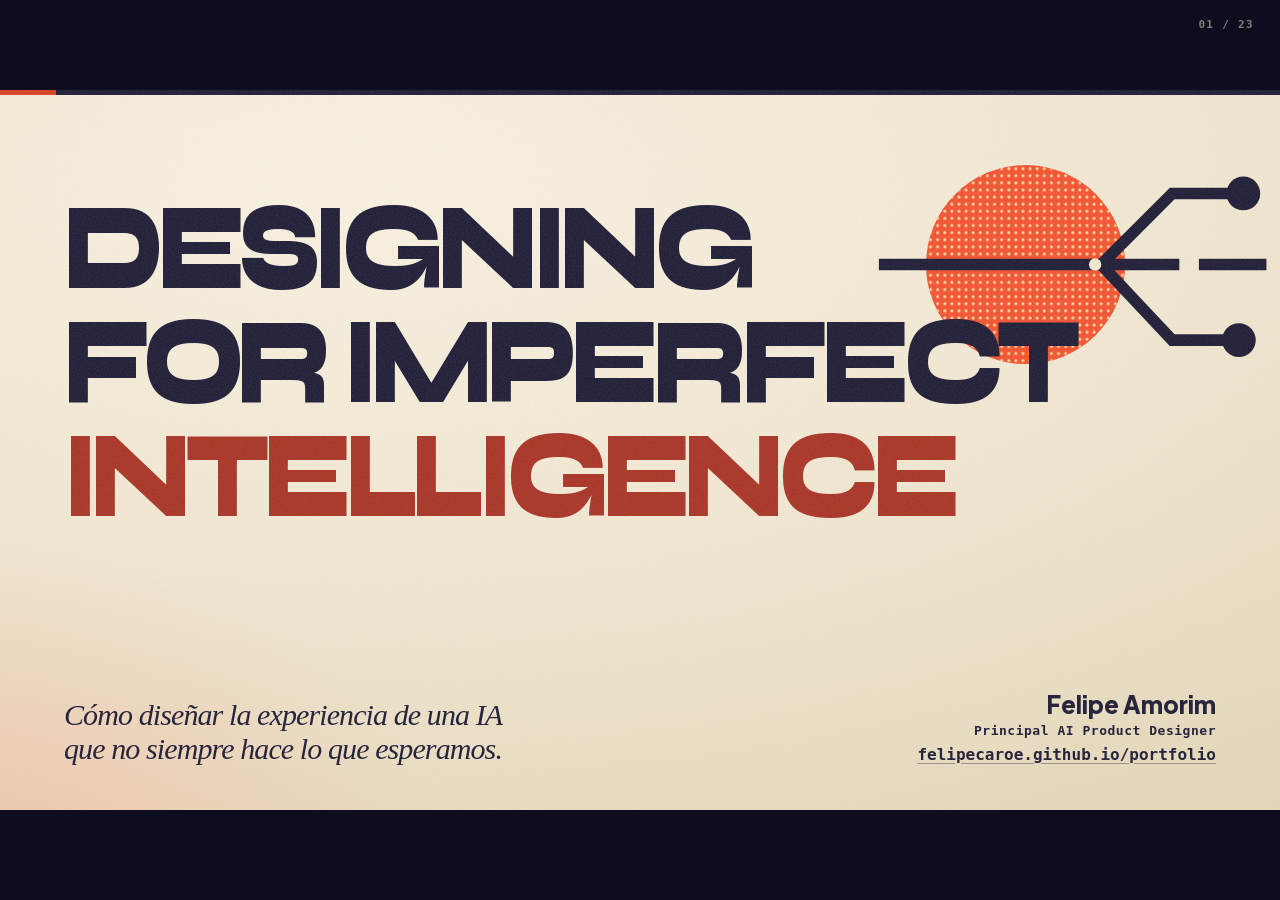
==== commit a693b721: "Link to the portfolio from selected talk slides" ====
--- a/index.html
+++ b/index.html
@@ -15,7 +15,7 @@
 <section class="slide " id="cover">
   <h1 lang="en"><span>Designing</span><span>for Imperfect</span><span>Intelligence</span></h1>
 <svg class="branch ill" viewBox="-10 20 450 270" fill="none"><defs><pattern id="bd1" width="8" height="8" patternUnits="userSpaceOnUse"><circle cx="4.0" cy="4.0" r="1.7" fill="#ffd9a0"/><animateTransform attributeName="patternTransform" type="translate" from="0 0" to="8 8" dur="0.7s" repeatCount="indefinite"/></pattern></defs><circle cx="165" cy="150" r="112" fill="#f45432"/><circle cx="165" cy="150" r="112" fill="url(#bd1)"/><g stroke="#201e37" stroke-width="13" stroke-linejoin="miter"><path d="M0 150H338"/><path d="M360 150H436" class="brk"/><path d="M250 150L330 70H400"/><path d="M250 150L330 235H395"/></g><circle cx="410" cy="70" r="19" fill="#201e37" class="end e1"/><circle cx="405" cy="235" r="19" fill="#201e37" class="end e2"/><circle r="7" fill="#f2e8d2" opacity="0"><animateMotion id="ba1" dur="1.7s" begin="0.3s;bc1.end+0.6s" path="M0 150H250L330 70H410"/><set attributeName="opacity" to="1" begin="ba1.begin" end="ba1.end"/></circle><circle r="7" fill="#f2e8d2" opacity="0"><animateMotion id="bb1" dur="1.7s" begin="ba1.end+0.5s" path="M0 150H250L330 235H405"/><set attributeName="opacity" to="1" begin="bb1.begin" end="bb1.end"/></circle><circle r="7" fill="#ffa189" opacity="0"><animateMotion id="bc1" dur="1.5s" begin="bb1.end+0.5s" path="M0 150H338"/><set attributeName="opacity" to="1" begin="bc1.begin" end="bc1.end"/></circle></svg>
-  <footer><p class="cue">Cómo diseñar la experiencia de una IA<br>que no siempre hace lo que esperamos.</p><div class="who"><strong>Felipe Amorim</strong><span>Principal AI Product Designer</span></div></footer>
+  <footer><p class="cue">Cómo diseñar la experiencia de una IA<br>que no siempre hace lo que esperamos.</p><div class="who"><strong>Felipe Amorim</strong><span>Principal AI Product Designer</span><a class="portfolio-link" href="https://felipecaroe.github.io/portfolio/?utm_source=arcasiles&amp;utm_medium=referral&amp;utm_campaign=imperfect_intelligence&amp;utm_content=cover" target="_blank" rel="noopener noreferrer"><span class="portfolio-url">felipecaroe.github.io/portfolio</span><span class="portfolio-mobile-label">Portfolio</span></a></div></footer>
   <aside class="notes" data-time="0:00" data-dur="0:30" data-idea="Vengo a hablar de diseñar la IA, y de por qué este momento ya lo hemos vivido.">
 <p>Título en pantalla mientras te presentan. Una frase: «Raúl os ha hablado de lo que aporta el diseño cuando la IA puede con casi todo. Yo vengo a enseñaros el trabajo de diseñar la propia IA».</p>
     <p>No expliques el dibujo de fondo: una línea que entra y varias que salen. Volverá solo.</p>
@@ -299,6 +299,7 @@
     <div class="venn"><i></i><i></i><b>Diseñar<br>IA</b></div>
     <div class="r"><p class="label">El nuevo</p><h3>Diseñar lo que no se puede prever.</h3><ul><li>La tabla de fallos</li><li>El pre-mortem con un modelo</li><li>Decidir dónde la IA no decide</li></ul></div>
   </div>
+  <a class="portfolio-link" href="https://felipecaroe.github.io/portfolio/?utm_source=arcasiles&amp;utm_medium=referral&amp;utm_campaign=imperfect_intelligence&amp;utm_content=methods_summary" target="_blank" rel="noopener noreferrer"><span class="portfolio-url">felipecaroe.github.io/portfolio</span><span class="portfolio-mobile-label">Portfolio</span></a>
   <aside class="notes" data-time="13:30" data-dur="1:05" data-idea="Hace falta saber lo básico de UX y adaptarse al proceso nuevo, las dos cosas.">
 <p>Lo que os lleváis. Dos oficios a la vez: el de siempre y el nuevo.</p>
     <p>Uno: los fundamentos. Si no sabes por qué el estado del sistema tiene que verse, ninguna herramienta de IA te lo va a decir.</p>
@@ -363,7 +364,7 @@
 <svg class="branch ill" viewBox="-10 20 450 270" fill="none"><defs><pattern id="bd2" width="8" height="8" patternUnits="userSpaceOnUse"><circle cx="4.0" cy="4.0" r="1.7" fill="#ffd9a0"/><animateTransform attributeName="patternTransform" type="translate" from="0 0" to="8 8" dur="0.7s" repeatCount="indefinite"/></pattern></defs><circle cx="165" cy="150" r="112" fill="#f45432"/><circle cx="165" cy="150" r="112" fill="url(#bd2)"/><g stroke="#201e37" stroke-width="13" stroke-linejoin="miter"><path d="M0 150H338"/><path d="M360 150H436" class="brk"/><path d="M250 150L330 70H400"/><path d="M250 150L330 235H395"/></g><circle cx="410" cy="70" r="19" fill="#201e37" class="end e1"/><circle cx="405" cy="235" r="19" fill="#201e37" class="end e2"/><circle r="7" fill="#f2e8d2" opacity="0"><animateMotion id="ba2" dur="1.7s" begin="0.3s;bc2.end+0.6s" path="M0 150H250L330 70H410"/><set attributeName="opacity" to="1" begin="ba2.begin" end="ba2.end"/></circle><circle r="7" fill="#f2e8d2" opacity="0"><animateMotion id="bb2" dur="1.7s" begin="ba2.end+0.5s" path="M0 150H250L330 235H405"/><set attributeName="opacity" to="1" begin="bb2.begin" end="bb2.end"/></circle><circle r="7" fill="#ffa189" opacity="0"><animateMotion id="bc2" dur="1.5s" begin="bb2.end+0.5s" path="M0 150H338"/><set attributeName="opacity" to="1" begin="bc2.begin" end="bc2.end"/></circle></svg>
   <h2 class="bill b1 thx">Gracias.</h2>
   <footer><div><p class="fine">Felipe Amorim - Principal AI Product Designer</p></div>
-    <div class="qr"><span class="fine">linkedin.com/in/felipecaroe</span><img data-src="assets/qr-linkedin.svg" alt="LinkedIn de Felipe Amorim"></div></footer>
+    <div class="qr"><div class="closing-links"><span class="fine">linkedin.com/in/felipecaroe</span><a class="portfolio-link" href="https://felipecaroe.github.io/portfolio/?utm_source=arcasiles&amp;utm_medium=referral&amp;utm_campaign=imperfect_intelligence&amp;utm_content=closing" target="_blank" rel="noopener noreferrer"><span class="portfolio-url">felipecaroe.github.io/portfolio</span><span class="portfolio-mobile-label">Portfolio</span></a></div><img data-src="assets/qr-linkedin.svg" alt="LinkedIn de Felipe Amorim"></div></footer>
   <aside class="notes" data-time="16:45" data-dur="0:40" data-idea="La frase que se llevan.">
 <p>La frase ya no está en pantalla. Dila tú, despacio: «No siempre podemos diseñar lo que la IA va a responder, pero sí cómo lo vive la gente». Es el golfo de Norman dicho con mis palabras.</p>
     <p>Gracias, QR, preguntas.</p>
@@ -388,7 +389,13 @@
 if (MOBILE || Q.has('still')) document.body.classList.add('still');
 let cur = 0;
 const steps = s => [...s.querySelectorAll('.f')];
-function fit() { if (PRINT) return; const k = Math.min(innerWidth / 1280, innerHeight / 720); document.getElementById('stage').style.transform = 'scale(' + k + ')'; }
+function fit() {
+  if (PRINT) return;
+  const k = Math.min(innerWidth / 1280, innerHeight / 720);
+  const stage = document.getElementById('stage');
+  stage.style.transform = 'scale(' + k + ')';
+  stage.style.setProperty('--stage-scale', k);
+}
 fit(); addEventListener('resize', fit);
 function light(s) { const f = steps(s); f.forEach((el, k) => el.classList.toggle('on', k === +s.dataset.i)); }
 
--- a/deck.css
+++ b/deck.css
@@ -211,7 +211,7 @@
 #cover { justify-content:flex-start; padding-top:96px; }
 #cover footer { align-items:flex-end; } #cover footer .cue { margin:0; }
 #cover .who { display:flex; flex-direction:column; align-items:flex-end; gap:4px; text-align:right; }
-#cover .who span { font:600 13px/1.3 var(--mono); letter-spacing:.04em; }
+#cover .who > span { font:600 13px/1.3 var(--mono); letter-spacing:.04em; }
 .strip { justify-content:center; }
 .k1g { display:grid; grid-template-columns:auto 1fr; gap:50px; align-items:end; margin-top:22px; padding-bottom:26px; border-bottom:2px solid var(--ink); }
 .k1g .num { line-height:.74; } .k1g .ppl { justify-content:space-between; } .k1g .ppl svg { width:70px; height:140px; }
@@ -556,6 +556,17 @@
 #close svg.branch { position:static !important; width:440px; margin:0; }
 #close .thx { font-size:96px; margin-top:34px; text-align:center; color:var(--ink); }
 
+.portfolio-link { position:relative; color:var(--ink); font:600 16px/1.4 var(--mono); text-decoration:underline; text-decoration-color:var(--rule); text-underline-offset:3px; white-space:nowrap; }
+.portfolio-link:hover, .portfolio-link:focus-visible { color:var(--red); text-decoration-color:currentColor; }
+.portfolio-link:focus-visible { outline:2px solid currentColor; outline-offset:5px; }
+.slide > .portfolio-link { position:absolute; right:64px; bottom:44px; }
+.closing-links { display:grid; justify-items:end; gap:6px; }
+.portfolio-mobile-label, body.mobile .portfolio-url { display:none; }
+body:not(.print) .slide:not(.active) .portfolio-link { visibility:hidden; }
+body.mobile .portfolio-mobile-label { display:inline; }
+body.mobile .portfolio-link { font-size:max(16px, calc(12px / var(--stage-scale))); touch-action:manipulation; }
+body.mobile .portfolio-link::after { content:''; position:absolute; inset:calc(-22px / var(--stage-scale)) -12px calc(-8px / var(--stage-scale)); }
+
 body.mobile .stage { overflow:hidden; }
 body.mobile .stage::after, body.mobile .slide:not(.active) { display:none; }
 
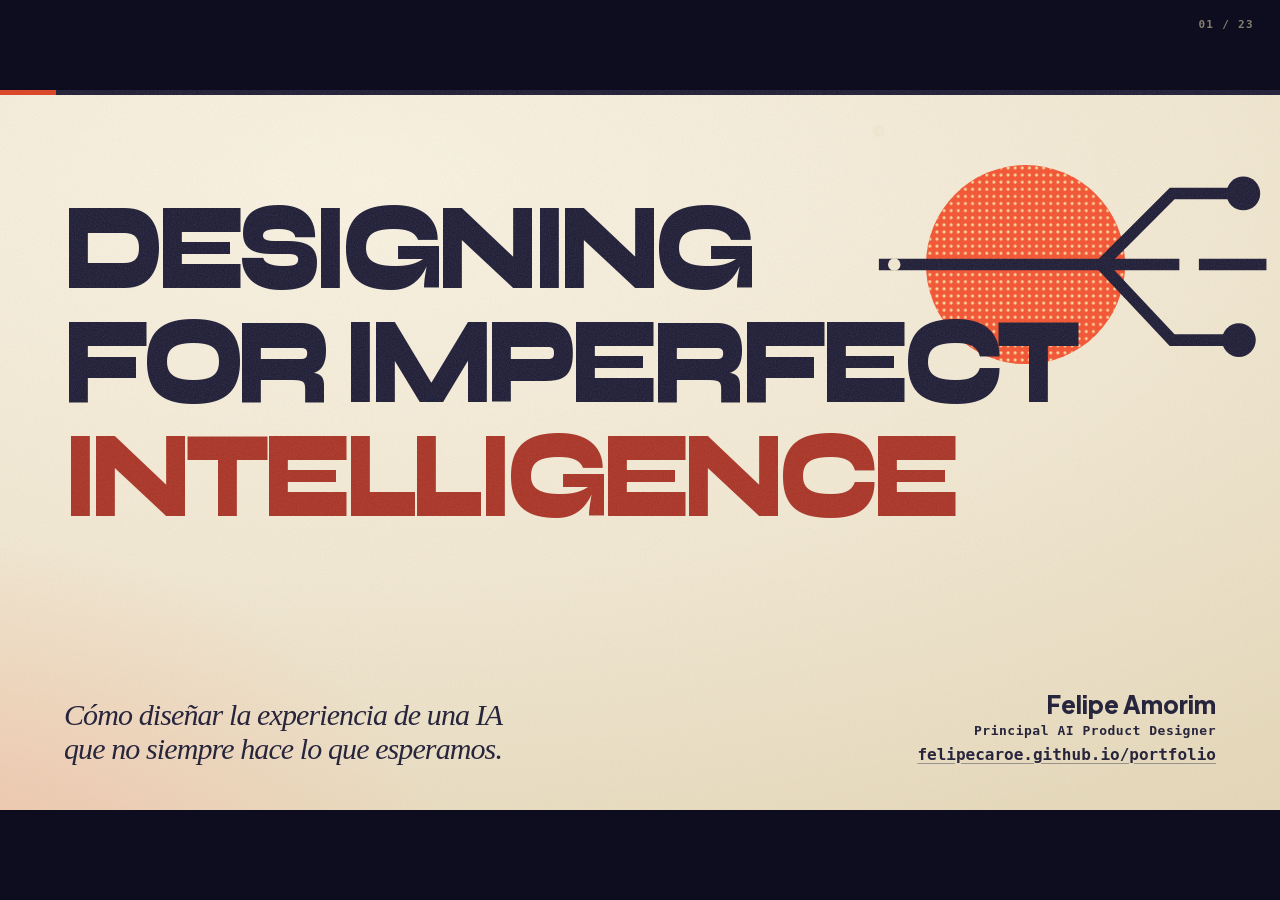
==== commit b4743072: "Link talk slides to relevant portfolio pages" ====
--- a/index.html
+++ b/index.html
@@ -143,6 +143,7 @@
 <section class="slide " id="x3">
   <p class="label" style="margin-bottom:24px;">Mi trabajo de cada día</p>
   <h2 class="bill b1">Diseño la experiencia<br>de la <em>propia IA.</em></h2>
+  <a class="portfolio-link" href="https://felipecaroe.github.io/portfolio/work.html?utm_source=arcasiles&amp;utm_medium=referral&amp;utm_campaign=imperfect_intelligence&amp;utm_content=design_work" target="_blank" rel="noopener noreferrer">Ver proyectos</a>
   <aside class="notes" data-time="5:20" data-dur="0:30" data-idea="Mi trabajo es diseñar qué vive la persona cuando la IA se comporta de una forma inesperada.">
     <p>Di la frase y deja dos segundos.</p>
     <p>Diseñar esa experiencia también es decidir qué ve la persona si una respuesta tarda, si hay dudas o si la IA no puede hacer lo que se le pide.</p>
@@ -210,6 +211,7 @@
     <div><i>1994</i><b>Nielsen</b><span>Diez heurísticas; la primera pide que se vea el estado del sistema.</span></div>
     <div><i>2019</i><b>Amershi y otros</b><span>18 guías para IA, con un grupo dedicado a cuando se equivoca.</span></div>
   </div>
+  <a class="portfolio-link" href="https://felipecaroe.github.io/portfolio/talks/designing-for-imperfect-intelligence.html?utm_source=arcasiles&amp;utm_medium=referral&amp;utm_campaign=imperfect_intelligence&amp;utm_content=ux_foundations" target="_blank" rel="noopener noreferrer">Resumen de la charla</a>
   <aside class="notes" data-time="8:30" data-dur="1:10" data-idea="Los fundamentos de UX y los factores humanos siguen siendo la base, también con IA.">
 <p>La gente que hizo funcionar la interfaz gráfica no partía de cero: se apoyaba en lo que ya se sabía de las personas. Hick y Fitts son de los años cincuenta, de antes de que hubiera pantallas.</p>
     <p>Nuestra atención, nuestra memoria y nuestra paciencia son las de entonces. Lo que ha cambiado es el material.</p>
@@ -299,7 +301,7 @@
     <div class="venn"><i></i><i></i><b>Diseñar<br>IA</b></div>
     <div class="r"><p class="label">El nuevo</p><h3>Diseñar lo que no se puede prever.</h3><ul><li>La tabla de fallos</li><li>El pre-mortem con un modelo</li><li>Decidir dónde la IA no decide</li></ul></div>
   </div>
-  <a class="portfolio-link" href="https://felipecaroe.github.io/portfolio/?utm_source=arcasiles&amp;utm_medium=referral&amp;utm_campaign=imperfect_intelligence&amp;utm_content=methods_summary" target="_blank" rel="noopener noreferrer"><span class="portfolio-url">felipecaroe.github.io/portfolio</span><span class="portfolio-mobile-label">Portfolio</span></a>
+  <a class="portfolio-link" href="https://felipecaroe.github.io/portfolio/services/ux-ui-brief.html?utm_source=arcasiles&amp;utm_medium=referral&amp;utm_campaign=imperfect_intelligence&amp;utm_content=methods_summary" target="_blank" rel="noopener noreferrer">Brief de UX/UI</a>
   <aside class="notes" data-time="13:30" data-dur="1:05" data-idea="Hace falta saber lo básico de UX y adaptarse al proceso nuevo, las dos cosas.">
 <p>Lo que os lleváis. Dos oficios a la vez: el de siempre y el nuevo.</p>
     <p>Uno: los fundamentos. Si no sabes por qué el estado del sistema tiene que verse, ninguna herramienta de IA te lo va a decir.</p>
@@ -364,7 +366,7 @@
 <svg class="branch ill" viewBox="-10 20 450 270" fill="none"><defs><pattern id="bd2" width="8" height="8" patternUnits="userSpaceOnUse"><circle cx="4.0" cy="4.0" r="1.7" fill="#ffd9a0"/><animateTransform attributeName="patternTransform" type="translate" from="0 0" to="8 8" dur="0.7s" repeatCount="indefinite"/></pattern></defs><circle cx="165" cy="150" r="112" fill="#f45432"/><circle cx="165" cy="150" r="112" fill="url(#bd2)"/><g stroke="#201e37" stroke-width="13" stroke-linejoin="miter"><path d="M0 150H338"/><path d="M360 150H436" class="brk"/><path d="M250 150L330 70H400"/><path d="M250 150L330 235H395"/></g><circle cx="410" cy="70" r="19" fill="#201e37" class="end e1"/><circle cx="405" cy="235" r="19" fill="#201e37" class="end e2"/><circle r="7" fill="#f2e8d2" opacity="0"><animateMotion id="ba2" dur="1.7s" begin="0.3s;bc2.end+0.6s" path="M0 150H250L330 70H410"/><set attributeName="opacity" to="1" begin="ba2.begin" end="ba2.end"/></circle><circle r="7" fill="#f2e8d2" opacity="0"><animateMotion id="bb2" dur="1.7s" begin="ba2.end+0.5s" path="M0 150H250L330 235H405"/><set attributeName="opacity" to="1" begin="bb2.begin" end="bb2.end"/></circle><circle r="7" fill="#ffa189" opacity="0"><animateMotion id="bc2" dur="1.5s" begin="bb2.end+0.5s" path="M0 150H338"/><set attributeName="opacity" to="1" begin="bc2.begin" end="bc2.end"/></circle></svg>
   <h2 class="bill b1 thx">Gracias.</h2>
   <footer><div><p class="fine">Felipe Amorim - Principal AI Product Designer</p></div>
-    <div class="qr"><div class="closing-links"><span class="fine">linkedin.com/in/felipecaroe</span><a class="portfolio-link" href="https://felipecaroe.github.io/portfolio/?utm_source=arcasiles&amp;utm_medium=referral&amp;utm_campaign=imperfect_intelligence&amp;utm_content=closing" target="_blank" rel="noopener noreferrer"><span class="portfolio-url">felipecaroe.github.io/portfolio</span><span class="portfolio-mobile-label">Portfolio</span></a></div><img data-src="assets/qr-linkedin.svg" alt="LinkedIn de Felipe Amorim"></div></footer>
+    <div class="qr"><div class="closing-links"><span class="fine">linkedin.com/in/felipecaroe</span><a class="portfolio-link" href="https://felipecaroe.github.io/portfolio/contact.html?utm_source=arcasiles&amp;utm_medium=referral&amp;utm_campaign=imperfect_intelligence&amp;utm_content=closing" target="_blank" rel="noopener noreferrer">Contacto</a></div><img data-src="assets/qr-linkedin.svg" alt="LinkedIn de Felipe Amorim"></div></footer>
   <aside class="notes" data-time="16:45" data-dur="0:40" data-idea="La frase que se llevan.">
 <p>La frase ya no está en pantalla. Dila tú, despacio: «No siempre podemos diseñar lo que la IA va a responder, pero sí cómo lo vive la gente». Es el golfo de Norman dicho con mis palabras.</p>
     <p>Gracias, QR, preguntas.</p>
--- a/deck.css
+++ b/deck.css
@@ -395,12 +395,12 @@
 #h3 > *:not(.label):not(.foot):not(.notes) { zoom:1.12; }
 #x5 > *:not(.label):not(.foot):not(.notes) { zoom:1.3; }
 #x6 > *:not(.label):not(.foot):not(.notes) { zoom:1.14; }
-#hf > *:not(.label):not(.foot):not(.notes) { zoom:1.1; }
+#hf > *:not(.label):not(.foot):not(.notes):not(.portfolio-link) { zoom:1.1; }
 #k1 > *:not(.label):not(.foot):not(.notes) { zoom:1.3; }
 #me1 > *:not(.label):not(.foot):not(.notes) { zoom:1.12; }
 #me2 > *:not(.label):not(.foot):not(.notes) { zoom:1.12; }
 #me3 > *:not(.label):not(.foot):not(.notes) { zoom:1.2; }
-#m1 > *:not(.label):not(.foot):not(.notes) { zoom:1.3; }
+#m1 > *:not(.label):not(.foot):not(.notes):not(.portfolio-link) { zoom:1.3; }
 #dv > *:not(.label):not(.foot):not(.notes) { zoom:1.08; }
 #fin > *:not(.label):not(.foot):not(.notes) { zoom:1.1; }
 .duo { flex:1; }
@@ -411,7 +411,7 @@
 #x4 > * { zoom:1.06; }
 #x5 > *:not(.label):not(.foot):not(.notes) { zoom:1.2; }
 #me3 > h2 { zoom:1 !important; font-size:40px; white-space:nowrap; }
-#m1 > *:not(.label):not(.foot):not(.notes) { zoom:1.14; }
+#m1 > *:not(.label):not(.foot):not(.notes):not(.portfolio-link) { zoom:1.14; }
 #fin > h2 { zoom:1 !important; }
 #me2 > *:not(.label):not(.foot):not(.notes) { zoom:1.05; }
 #mom, #x4 { justify-content:center !important; padding-top:60px !important; }
